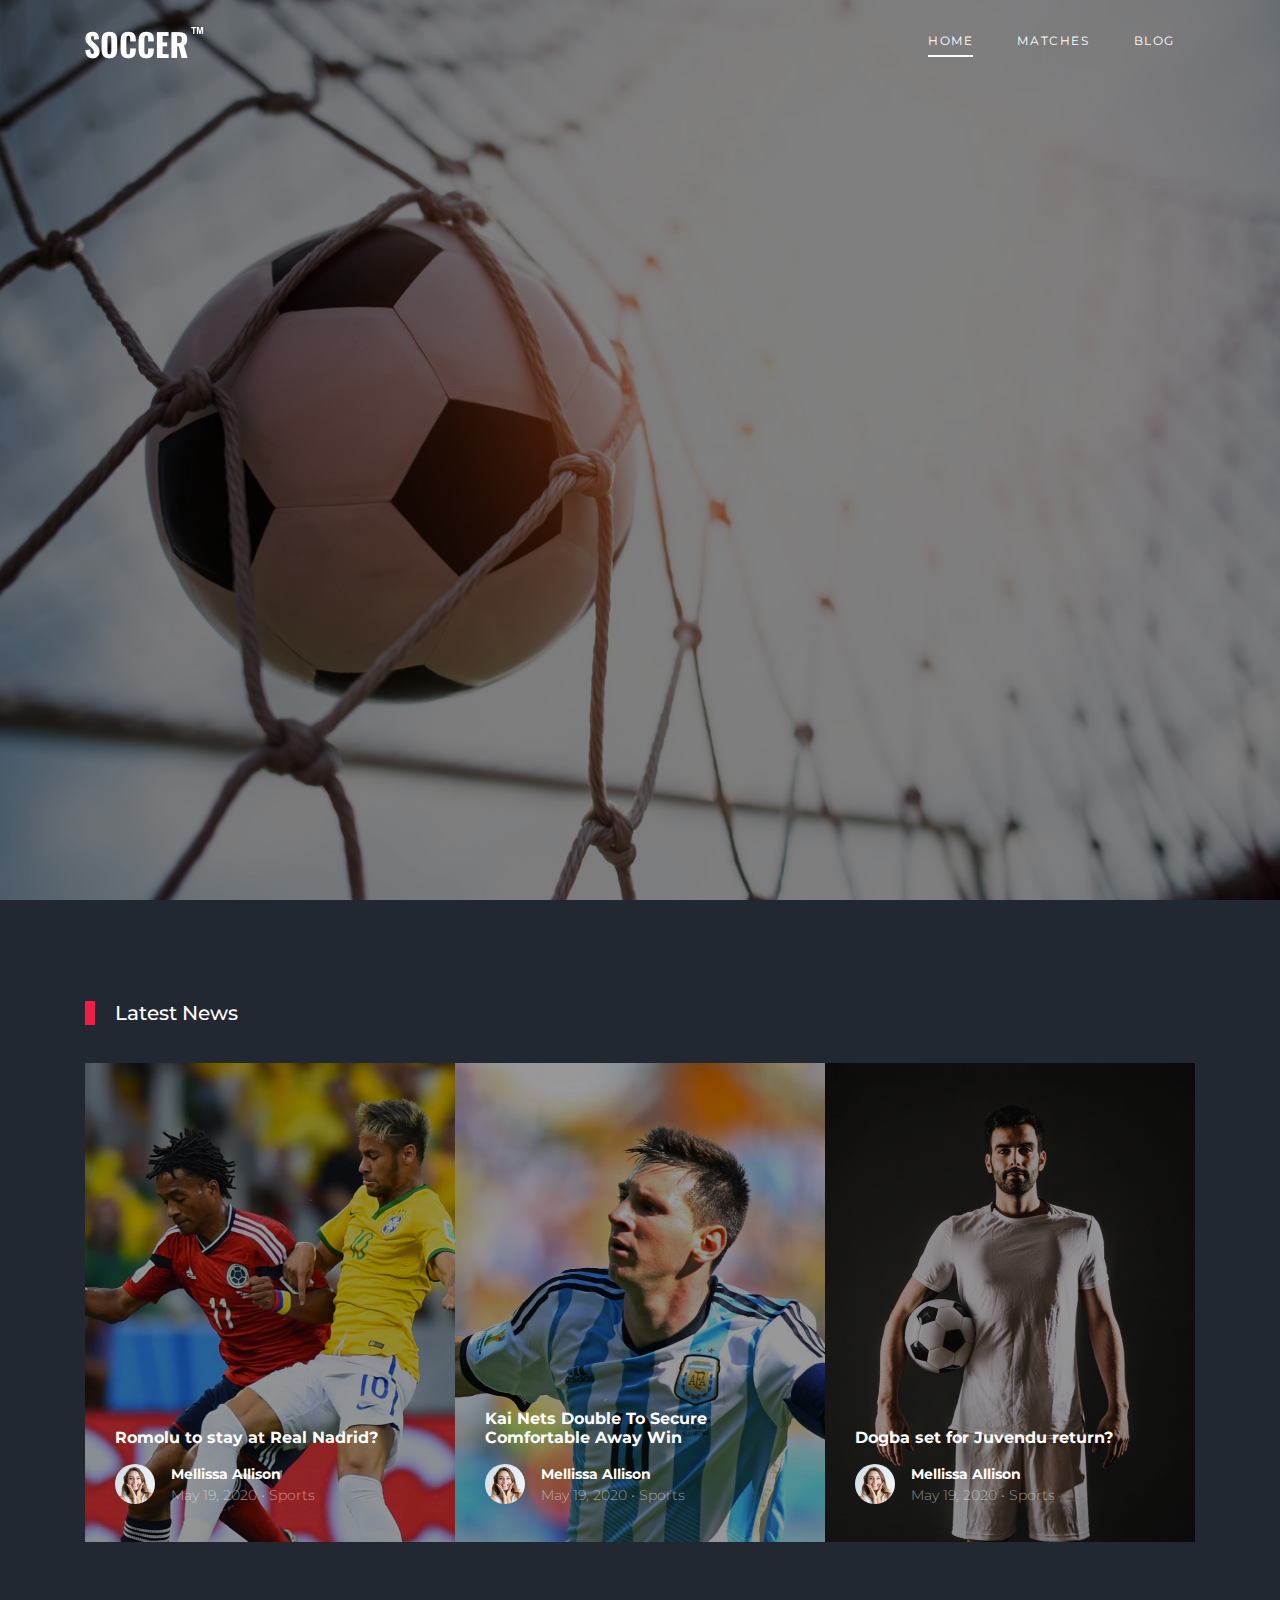
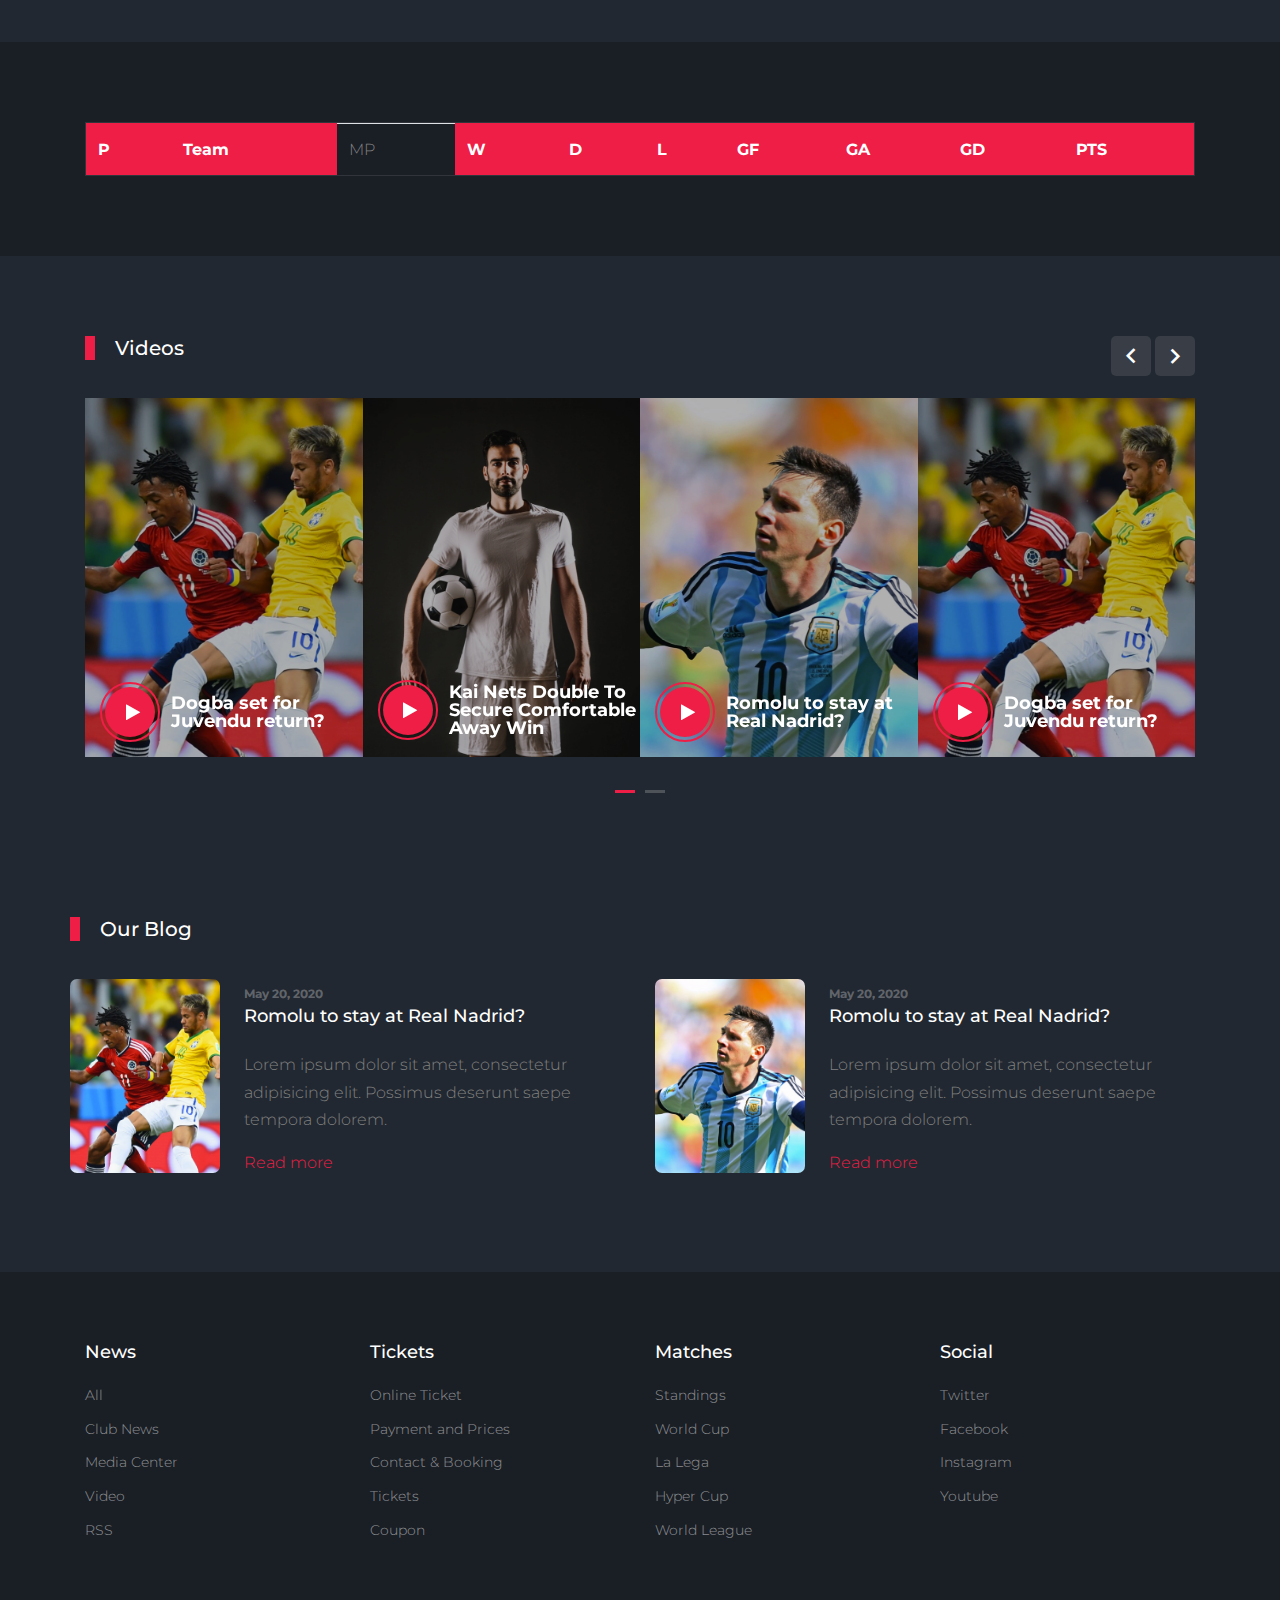
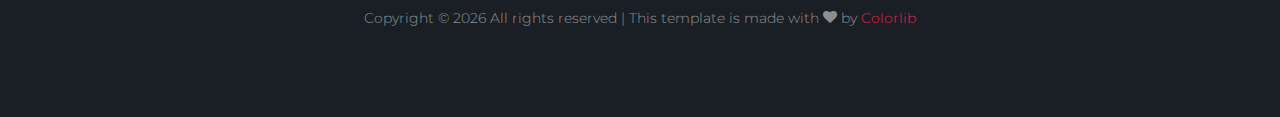
==== index.html @ 6abc6426 "first commit" ====
<!DOCTYPE html>
<html lang="en">
  <head>
    <title>Soccer &mdash; Website by Colorlib</title>
    <meta charset="utf-8" />
    <meta
      name="viewport"
      content="width=device-width, initial-scale=1, shrink-to-fit=no"
    />

    <link
      href="https://fonts.googleapis.com/css2?family=Montserrat:wght@400;700&display=swap"
      rel="stylesheet"
    />

    <link rel="stylesheet" href="fonts/icomoon/style.css" />

    <link rel="stylesheet" href="css/bootstrap/bootstrap.css" />
    <link rel="stylesheet" href="css/jquery-ui.css" />
    <link rel="stylesheet" href="css/owl.carousel.min.css" />
    <link rel="stylesheet" href="css/owl.theme.default.min.css" />
    <link rel="stylesheet" href="css/owl.theme.default.min.css" />

    <link rel="stylesheet" href="css/jquery.fancybox.min.css" />

    <link rel="stylesheet" href="css/bootstrap-datepicker.css" />

    <link rel="stylesheet" href="fonts/flaticon/font/flaticon.css" />

    <link rel="stylesheet" href="css/aos.css" />

    <link rel="stylesheet" href="css/style.css" />
  </head>

  <body>
    <div class="site-wrap">
      <div class="site-mobile-menu site-navbar-target">
        <div class="site-mobile-menu-header">
          <div class="site-mobile-menu-close">
            <span class="icon-close2 js-menu-toggle"></span>
          </div>
        </div>
        <div class="site-mobile-menu-body"></div>
      </div>

      <header class="site-navbar py-4" role="banner">
        <div class="container">
          <div class="d-flex align-items-center">
            <div class="site-logo">
              <a href="index.html">
                <img src="images/logo.png" alt="Logo" />
              </a>
            </div>
            <div class="ml-auto">
              <nav
                class="site-navigation position-relative text-right"
                role="navigation"
              >
                <ul
                  class="site-menu main-menu js-clone-nav mr-auto d-none d-lg-block"
                >
                  <li class="active">
                    <a href="index.html" class="nav-link">Home</a>
                  </li>
                  <li><a href="matches.html" class="nav-link">Matches</a></li>
                  <!-- <li><a href="players.html" class="nav-link">Players</a></li> -->
                  <li><a href="blog.html" class="nav-link">Blog</a></li>
                  <!-- <li><a href="contact.html" class="nav-link">Contact</a></li> -->
                </ul>
              </nav>

              <a
                href="#"
                class="d-inline-block d-lg-none site-menu-toggle js-menu-toggle text-black float-right text-white"
                ><span class="icon-menu h3 text-white"></span
              ></a>
            </div>
          </div>
        </div>
      </header>

      <div
        class="hero overlay"
        style="background-image: url('images/bg_3.jpg')"
      >
        <div class="container">
          <div class="row align-items-center">
            <div class="col-lg-5 ml-auto" id="competition"></div>
          </div>
        </div>
      </div>

      <div class="container">
        <div class="row">
          <div class="col-lg-12" id="recent-event"></div>
        </div>
      </div>

      <div class="latest-news">
        <div class="container">
          <div class="row">
            <div class="col-12 title-section">
              <h2 class="heading">Latest News</h2>
            </div>
          </div>
          <div class="row no-gutters">
            <div class="col-md-4">
              <div class="post-entry">
                <a href="#">
                  <img src="images/img_1.jpg" alt="Image" class="img-fluid" />
                </a>
                <div class="caption">
                  <div class="caption-inner">
                    <h3 class="mb-3">Romolu to stay at Real Nadrid?</h3>
                    <div class="author d-flex align-items-center">
                      <div class="img mb-2 mr-3">
                        <img src="images/person_1.jpg" alt="" />
                      </div>
                      <div class="text">
                        <h4>Mellissa Allison</h4>
                        <span>May 19, 2020 &bullet; Sports</span>
                      </div>
                    </div>
                  </div>
                </div>
              </div>
            </div>
            <div class="col-md-4">
              <div class="post-entry">
                <a href="#">
                  <img src="images/img_3.jpg" alt="Image" class="img-fluid" />
                </a>
                <div class="caption">
                  <div class="caption-inner">
                    <h3 class="mb-3">
                      Kai Nets Double To Secure Comfortable Away Win
                    </h3>
                    <div class="author d-flex align-items-center">
                      <div class="img mb-2 mr-3">
                        <img src="images/person_1.jpg" alt="" />
                      </div>
                      <div class="text">
                        <h4>Mellissa Allison</h4>
                        <span>May 19, 2020 &bullet; Sports</span>
                      </div>
                    </div>
                  </div>
                </div>
              </div>
            </div>
            <div class="col-md-4">
              <div class="post-entry">
                <a href="#">
                  <img src="images/img_2.jpg" alt="Image" class="img-fluid" />
                </a>
                <div class="caption">
                  <div class="caption-inner">
                    <h3 class="mb-3">Dogba set for Juvendu return?</h3>
                    <div class="author d-flex align-items-center">
                      <div class="img mb-2 mr-3">
                        <img src="images/person_1.jpg" alt="" />
                      </div>
                      <div class="text">
                        <h4>Mellissa Allison</h4>
                        <span>May 19, 2020 &bullet; Sports</span>
                      </div>
                    </div>
                  </div>
                </div>
              </div>
            </div>
          </div>
        </div>
      </div>

      <div class="site-section bg-dark">
        <div class="container">
          <div class="row">
            <div class="col-lg-12">
              <div class="widget-next-match">
                <table class="table custom-table">
                  <thead>
                    <tr>
                      <th>P</th>
                      <th>Team</th>
                      <td>MP</td>
                      <th>W</th>
                      <th>D</th>
                      <th>L</th>
                      <th>GF</th>
                      <th>GA</th>
                      <th>GD</th>
                      <th>PTS</th>
                    </tr>
                  </thead>
                  <tbody id="table-body"></tbody>
                </table>
              </div>
            </div>
          </div>
        </div>
      </div>
      <!-- .site-section -->

      <div class="site-section">
        <div class="container">
          <div class="row">
            <div class="col-6 title-section">
              <h2 class="heading">Videos</h2>
            </div>
            <div class="col-6 text-right">
              <div class="custom-nav">
                <a href="#" class="js-custom-prev-v2"
                  ><span class="icon-keyboard_arrow_left"></span
                ></a>
                <span></span>
                <a href="#" class="js-custom-next-v2"
                  ><span class="icon-keyboard_arrow_right"></span
                ></a>
              </div>
            </div>
          </div>

          <div class="owl-4-slider owl-carousel">
            <div class="item">
              <div class="video-media">
                <img src="images/img_1.jpg" alt="Image" class="img-fluid" />
                <a
                  href="https://vimeo.com/139714818"
                  class="d-flex play-button align-items-center"
                  data-fancybox
                >
                  <span class="icon mr-3">
                    <span class="icon-play"></span>
                  </span>
                  <div class="caption">
                    <h3 class="m-0">Dogba set for Juvendu return?</h3>
                  </div>
                </a>
              </div>
            </div>
            <div class="item">
              <div class="video-media">
                <img src="images/img_2.jpg" alt="Image" class="img-fluid" />
                <a
                  href="https://vimeo.com/139714818"
                  class="d-flex play-button align-items-center"
                  data-fancybox
                >
                  <span class="icon mr-3">
                    <span class="icon-play"></span>
                  </span>
                  <div class="caption">
                    <h3 class="m-0">
                      Kai Nets Double To Secure Comfortable Away Win
                    </h3>
                  </div>
                </a>
              </div>
            </div>
            <div class="item">
              <div class="video-media">
                <img src="images/img_3.jpg" alt="Image" class="img-fluid" />
                <a
                  href="https://vimeo.com/139714818"
                  class="d-flex play-button align-items-center"
                  data-fancybox
                >
                  <span class="icon mr-3">
                    <span class="icon-play"></span>
                  </span>
                  <div class="caption">
                    <h3 class="m-0">Romolu to stay at Real Nadrid?</h3>
                  </div>
                </a>
              </div>
            </div>

            <div class="item">
              <div class="video-media">
                <img src="images/img_1.jpg" alt="Image" class="img-fluid" />
                <a
                  href="https://vimeo.com/139714818"
                  class="d-flex play-button align-items-center"
                  data-fancybox
                >
                  <span class="icon mr-3">
                    <span class="icon-play"></span>
                  </span>
                  <div class="caption">
                    <h3 class="m-0">Dogba set for Juvendu return?</h3>
                  </div>
                </a>
              </div>
            </div>
            <div class="item">
              <div class="video-media">
                <img src="images/img_2.jpg" alt="Image" class="img-fluid" />
                <a
                  href="https://vimeo.com/139714818"
                  class="d-flex play-button align-items-center"
                  data-fancybox
                >
                  <span class="icon mr-3">
                    <span class="icon-play"></span>
                  </span>
                  <div class="caption">
                    <h3 class="m-0">
                      Kai Nets Double To Secure Comfortable Away Win
                    </h3>
                  </div>
                </a>
              </div>
            </div>
            <div class="item">
              <div class="video-media">
                <img src="images/img_3.jpg" alt="Image" class="img-fluid" />
                <a
                  href="https://vimeo.com/139714818"
                  class="d-flex play-button align-items-center"
                  data-fancybox
                >
                  <span class="icon mr-3">
                    <span class="icon-play"></span>
                  </span>
                  <div class="caption">
                    <h3 class="m-0">Romolu to stay at Real Nadrid?</h3>
                  </div>
                </a>
              </div>
            </div>
          </div>
        </div>
      </div>

      <div class="container site-section">
        <div class="row">
          <div class="col-6 title-section">
            <h2 class="heading">Our Blog</h2>
          </div>
        </div>
        <div class="row">
          <div class="col-lg-6">
            <div class="custom-media d-flex">
              <div class="img mr-4">
                <img src="images/img_1.jpg" alt="Image" class="img-fluid" />
              </div>
              <div class="text">
                <span class="meta">May 20, 2020</span>
                <h3 class="mb-4">
                  <a href="#">Romolu to stay at Real Nadrid?</a>
                </h3>
                <p>
                  Lorem ipsum dolor sit amet, consectetur adipisicing elit.
                  Possimus deserunt saepe tempora dolorem.
                </p>
                <p><a href="#">Read more</a></p>
              </div>
            </div>
          </div>
          <div class="col-lg-6">
            <div class="custom-media d-flex">
              <div class="img mr-4">
                <img src="images/img_3.jpg" alt="Image" class="img-fluid" />
              </div>
              <div class="text">
                <span class="meta">May 20, 2020</span>
                <h3 class="mb-4">
                  <a href="#">Romolu to stay at Real Nadrid?</a>
                </h3>
                <p>
                  Lorem ipsum dolor sit amet, consectetur adipisicing elit.
                  Possimus deserunt saepe tempora dolorem.
                </p>
                <p><a href="#">Read more</a></p>
              </div>
            </div>
          </div>
        </div>
      </div>

      <footer class="footer-section">
        <div class="container">
          <div class="row">
            <div class="col-lg-3">
              <div class="widget mb-3">
                <h3>News</h3>
                <ul class="list-unstyled links">
                  <li><a href="#">All</a></li>
                  <li><a href="#">Club News</a></li>
                  <li><a href="#">Media Center</a></li>
                  <li><a href="#">Video</a></li>
                  <li><a href="#">RSS</a></li>
                </ul>
              </div>
            </div>
            <div class="col-lg-3">
              <div class="widget mb-3">
                <h3>Tickets</h3>
                <ul class="list-unstyled links">
                  <li><a href="#">Online Ticket</a></li>
                  <li><a href="#">Payment and Prices</a></li>
                  <li><a href="#">Contact &amp; Booking</a></li>
                  <li><a href="#">Tickets</a></li>
                  <li><a href="#">Coupon</a></li>
                </ul>
              </div>
            </div>
            <div class="col-lg-3">
              <div class="widget mb-3">
                <h3>Matches</h3>
                <ul class="list-unstyled links">
                  <li><a href="#">Standings</a></li>
                  <li><a href="#">World Cup</a></li>
                  <li><a href="#">La Lega</a></li>
                  <li><a href="#">Hyper Cup</a></li>
                  <li><a href="#">World League</a></li>
                </ul>
              </div>
            </div>

            <div class="col-lg-3">
              <div class="widget mb-3">
                <h3>Social</h3>
                <ul class="list-unstyled links">
                  <li><a href="#">Twitter</a></li>
                  <li><a href="#">Facebook</a></li>
                  <li><a href="#">Instagram</a></li>
                  <li><a href="#">Youtube</a></li>
                </ul>
              </div>
            </div>
          </div>

          <div class="row text-center">
            <div class="col-md-12">
              <div class="pt-5">
                <p>
                  <!-- Link back to Colorlib can't be removed. Template is licensed under CC BY 3.0. -->
                  Copyright &copy;
                  <script>
                    document.write(new Date().getFullYear());
                  </script>
                  All rights reserved | This template is made with
                  <i class="icon-heart" aria-hidden="true"></i> by
                  <a href="https://colorlib.com" target="_blank">Colorlib</a>
                  <!-- Link back to Colorlib can't be removed. Template is licensed under CC BY 3.0. -->
                </p>
              </div>
            </div>
          </div>
        </div>
      </footer>
    </div>
    <!-- .site-wrap -->

    <script src="js/jquery-3.3.1.min.js"></script>
    <script src="js/jquery-migrate-3.0.1.min.js"></script>
    <script src="js/jquery-ui.js"></script>
    <script src="js/popper.min.js"></script>
    <script src="js/bootstrap.min.js"></script>
    <script src="js/owl.carousel.min.js"></script>
    <script src="js/jquery.stellar.min.js"></script>
    <script src="js/jquery.countdown.min.js"></script>
    <script src="js/bootstrap-datepicker.min.js"></script>
    <script src="js/jquery.easing.1.3.js"></script>
    <script src="js/aos.js"></script>
    <script src="js/jquery.fancybox.min.js"></script>
    <script src="js/jquery.sticky.js"></script>
    <script src="js/jquery.mb.YTPlayer.min.js"></script>

    <script src="js/main.js"></script>
    <script src="js/index.js"></script>
  </body>
</html>
---- fonts/icomoon/style.css ----
@font-face {
  font-family: 'icomoon';
  src:  url('fonts/icomoon.eot?10si43');
  src:  url('fonts/icomoon.eot?10si43#iefix') format('embedded-opentype'),
    url('fonts/icomoon.ttf?10si43') format('truetype'),
    url('fonts/icomoon.woff?10si43') format('woff'),
    url('fonts/icomoon.svg?10si43#icomoon') format('svg');
  font-weight: normal;
  font-style: normal;
}

[class^="icon-"], [class*=" icon-"] {
  /* use !important to prevent issues with browser extensions that change fonts */
  font-family: 'icomoon' !important;
  speak: none;
  font-style: normal;
  font-weight: normal;
  font-variant: normal;
  text-transform: none;
  line-height: 1;

  /* Better Font Rendering =========== */
  -webkit-font-smoothing: antialiased;
  -moz-osx-font-smoothing: grayscale;
}

.icon-asterisk:before {
  content: "\f069";
}
.icon-plus:before {
  content: "\f067";
}
.icon-question:before {
  content: "\f128";
}
.icon-minus:before {
  content: "\f068";
}
.icon-glass:before {
  content: "\f000";
}
.icon-music:before {
  content: "\f001";
}
.icon-search:before {
  content: "\f002";
}
.icon-envelope-o:before {
  content: "\f003";
}
.icon-heart:before {
  content: "\f004";
}
.icon-star:before {
  content: "\f005";
}
.icon-star-o:before {
  content: "\f006";
}
.icon-user:before {
  content: "\f007";
}
.icon-film:before {
  content: "\f008";
}
.icon-th-large:before {
  content: "\f009";
}
.icon-th:before {
  content: "\f00a";
}
.icon-th-list:before {
  content: "\f00b";
}
.icon-check:before {
  content: "\f00c";
}
.icon-close:before {
  content: "\f00d";
}
.icon-remove:before {
  content: "\f00d";
}
.icon-times:before {
  content: "\f00d";
}
.icon-search-plus:before {
  content: "\f00e";
}
.icon-search-minus:before {
  content: "\f010";
}
.icon-power-off:before {
  content: "\f011";
}
.icon-signal:before {
  content: "\f012";
}
.icon-cog:before {
  content: "\f013";
}
.icon-gear:before {
  content: "\f013";
}
.icon-trash-o:before {
  content: "\f014";
}
.icon-home:before {
  content: "\f015";
}
.icon-file-o:before {
  content: "\f016";
}
.icon-clock-o:before {
  content: "\f017";
}
.icon-road:before {
  content: "\f018";
}
.icon-download:before {
  content: "\f019";
}
.icon-arrow-circle-o-down:before {
  content: "\f01a";
}
.icon-arrow-circle-o-up:before {
  content: "\f01b";
}
.icon-inbox:before {
  content: "\f01c";
}
.icon-play-circle-o:before {
  content: "\f01d";
}
.icon-repeat:before {
  content: "\f01e";
}
.icon-rotate-right:before {
  content: "\f01e";
}
.icon-refresh:before {
  content: "\f021";
}
.icon-list-alt:before {
  content: "\f022";
}
.icon-lock:before {
  content: "\f023";
}
.icon-flag:before {
  content: "\f024";
}
.icon-headphones:before {
  content: "\f025";
}
.icon-volume-off:before {
  content: "\f026";
}
.icon-volume-down:before {
  content: "\f027";
}
.icon-volume-up:before {
  content: "\f028";
}
.icon-qrcode:before {
  content: "\f029";
}
.icon-barcode:before {
  content: "\f02a";
}
.icon-tag:before {
  content: "\f02b";
}
.icon-tags:before {
  content: "\f02c";
}
.icon-book:before {
  content: "\f02d";
}
.icon-bookmark:before {
  content: "\f02e";
}
.icon-print:before {
  content: "\f02f";
}
.icon-camera:before {
  content: "\f030";
}
.icon-font:before {
  content: "\f031";
}
.icon-bold:before {
  content: "\f032";
}
.icon-italic:before {
  content: "\f033";
}
.icon-text-height:before {
  content: "\f034";
}
.icon-text-width:before {
  content: "\f035";
}
.icon-align-left:before {
  content: "\f036";
}
.icon-align-center:before {
  content: "\f037";
}
.icon-align-right:before {
  content: "\f038";
}
.icon-align-justify:before {
  content: "\f039";
}
.icon-list:before {
  content: "\f03a";
}
.icon-dedent:before {
  content: "\f03b";
}
.icon-outdent:before {
  content: "\f03b";
}
.icon-indent:before {
  content: "\f03c";
}
.icon-video-camera:before {
  content: "\f03d";
}
.icon-image:before {
  content: "\f03e";
}
.icon-photo:before {
  content: "\f03e";
}
.icon-picture-o:before {
  content: "\f03e";
}
.icon-pencil:before {
  content: "\f040";
}
.icon-map-marker:before {
  content: "\f041";
}
.icon-adjust:before {
  content: "\f042";
}
.icon-tint:before {
  content: "\f043";
}
.icon-edit:before {
  content: "\f044";
}
.icon-pencil-square-o:before {
  content: "\f044";
}
.icon-share-square-o:before {
  content: "\f045";
}
.icon-check-square-o:before {
  content: "\f046";
}
.icon-arrows:before {
  content: "\f047";
}
.icon-step-backward:before {
  content: "\f048";
}
.icon-fast-backward:before {
  content: "\f049";
}
.icon-backward:before {
  content: "\f04a";
}
.icon-play:before {
  content: "\f04b";
}
.icon-pause:before {
  content: "\f04c";
}
.icon-stop:before {
  content: "\f04d";
}
.icon-forward:before {
  content: "\f04e";
}
.icon-fast-forward:before {
  content: "\f050";
}
.icon-step-forward:before {
  content: "\f051";
}
.icon-eject:before {
  content: "\f052";
}
.icon-chevron-left:before {
  content: "\f053";
}
.icon-chevron-right:before {
  content: "\f054";
}
.icon-plus-circle:before {
  content: "\f055";
}
.icon-minus-circle:before {
  content: "\f056";
}
.icon-times-circle:before {
  content: "\f057";
}
.icon-check-circle:before {
  content: "\f058";
}
.icon-question-circle:before {
  content: "\f059";
}
.icon-info-circle:before {
  content: "\f05a";
}
.icon-crosshairs:before {
  content: "\f05b";
}
.icon-times-circle-o:before {
  content: "\f05c";
}
.icon-check-circle-o:before {
  content: "\f05d";
}
.icon-ban:before {
  content: "\f05e";
}
.icon-arrow-left:before {
  content: "\f060";
}
.icon-arrow-right:before {
  content: "\f061";
}
.icon-arrow-up:before {
  content: "\f062";
}
.icon-arrow-down:before {
  content: "\f063";
}
.icon-mail-forward:before {
  content: "\f064";
}
.icon-share:before {
  content: "\f064";
}
.icon-expand:before {
  content: "\f065";
}
.icon-compress:before {
  content: "\f066";
}
.icon-exclamation-circle:before {
  content: "\f06a";
}
.icon-gift:before {
  content: "\f06b";
}
.icon-leaf:before {
  content: "\f06c";
}
.icon-fire:before {
  content: "\f06d";
}
.icon-eye:before {
  content: "\f06e";
}
.icon-eye-slash:before {
  content: "\f070";
}
.icon-exclamation-triangle:before {
  content: "\f071";
}
.icon-warning:before {
  content: "\f071";
}
.icon-plane:before {
  content: "\f072";
}
.icon-calendar:before {
  content: "\f073";
}
.icon-random:before {
  content: "\f074";
}
.icon-comment:before {
  content: "\f075";
}
.icon-magnet:before {
  content: "\f076";
}
.icon-chevron-up:before {
  content: "\f077";
}
.icon-chevron-down:before {
  content: "\f078";
}
.icon-retweet:before {
  content: "\f079";
}
.icon-shopping-cart:before {
  content: "\f07a";
}
.icon-folder:before {
  content: "\f07b";
}
.icon-folder-open:before {
  content: "\f07c";
}
.icon-arrows-v:before {
  content: "\f07d";
}
.icon-arrows-h:before {
  content: "\f07e";
}
.icon-bar-chart:before {
  content: "\f080";
}
.icon-bar-chart-o:before {
  content: "\f080";
}
.icon-twitter-square:before {
  content: "\f081";
}
.icon-facebook-square:before {
  content: "\f082";
}
.icon-camera-retro:before {
  content: "\f083";
}
.icon-key:before {
  content: "\f084";
}
.icon-cogs:before {
  content: "\f085";
}
.icon-gears:before {
  content: "\f085";
}
.icon-comments:before {
  content: "\f086";
}
.icon-thumbs-o-up:before {
  content: "\f087";
}
.icon-thumbs-o-down:before {
  content: "\f088";
}
.icon-star-half:before {
  content: "\f089";
}
.icon-heart-o:before {
  content: "\f08a";
}
.icon-sign-out:before {
  content: "\f08b";
}
.icon-linkedin-square:before {
  content: "\f08c";
}
.icon-thumb-tack:before {
  content: "\f08d";
}
.icon-external-link:before {
  content: "\f08e";
}
.icon-sign-in:before {
  content: "\f090";
}
.icon-trophy:before {
  content: "\f091";
}
.icon-github-square:before {
  content: "\f092";
}
.icon-upload:before {
  content: "\f093";
}
.icon-lemon-o:before {
  content: "\f094";
}
.icon-phone:before {
  content: "\f095";
}
.icon-square-o:before {
  content: "\f096";
}
.icon-bookmark-o:before {
  content: "\f097";
}
.icon-phone-square:before {
  content: "\f098";
}
.icon-twitter:before {
  content: "\f099";
}
.icon-facebook:before {
  content: "\f09a";
}
.icon-facebook-f:before {
  content: "\f09a";
}
.icon-github:before {
  content: "\f09b";
}
.icon-unlock:before {
  content: "\f09c";
}
.icon-credit-card:before {
  content: "\f09d";
}
.icon-feed:before {
  content: "\f09e";
}
.icon-rss:before {
  content: "\f09e";
}
.icon-hdd-o:before {
  content: "\f0a0";
}
.icon-bullhorn:before {
  content: "\f0a1";
}
.icon-bell-o:before {
  content: "\f0a2";
}
.icon-certificate:before {
  content: "\f0a3";
}
.icon-hand-o-right:before {
  content: "\f0a4";
}
.icon-hand-o-left:before {
  content: "\f0a5";
}
.icon-hand-o-up:before {
  content: "\f0a6";
}
.icon-hand-o-down:before {
  content: "\f0a7";
}
.icon-arrow-circle-left:before {
  content: "\f0a8";
}
.icon-arrow-circle-right:before {
  content: "\f0a9";
}
.icon-arrow-circle-up:before {
  content: "\f0aa";
}
.icon-arrow-circle-down:before {
  content: "\f0ab";
}
.icon-globe:before {
  content: "\f0ac";
}
.icon-wrench:before {
  content: "\f0ad";
}
.icon-tasks:before {
  content: "\f0ae";
}
.icon-filter:before {
  content: "\f0b0";
}
.icon-briefcase:before {
  content: "\f0b1";
}
.icon-arrows-alt:before {
  content: "\f0b2";
}
.icon-group:before {
  content: "\f0c0";
}
.icon-users:before {
  content: "\f0c0";
}
.icon-chain:before {
  content: "\f0c1";
}
.icon-link:before {
  content: "\f0c1";
}
.icon-cloud:before {
  content: "\f0c2";
}
.icon-flask:before {
  content: "\f0c3";
}
.icon-cut:before {
  content: "\f0c4";
}
.icon-scissors:before {
  content: "\f0c4";
}
.icon-copy:before {
  content: "\f0c5";
}
.icon-files-o:before {
  content: "\f0c5";
}
.icon-paperclip:before {
  content: "\f0c6";
}
.icon-floppy-o:before {
  content: "\f0c7";
}
.icon-save:before {
  content: "\f0c7";
}
.icon-square:before {
  content: "\f0c8";
}
.icon-bars:before {
  content: "\f0c9";
}
.icon-navicon:before {
  content: "\f0c9";
}
.icon-reorder:before {
  content: "\f0c9";
}
.icon-list-ul:before {
  content: "\f0ca";
}
.icon-list-ol:before {
  content: "\f0cb";
}
.icon-strikethrough:before {
  content: "\f0cc";
}
.icon-underline:before {
  content: "\f0cd";
}
.icon-table:before {
  content: "\f0ce";
}
.icon-magic:before {
  content: "\f0d0";
}
.icon-truck:before {
  content: "\f0d1";
}
.icon-pinterest:before {
  content: "\f0d2";
}
.icon-pinterest-square:before {
  content: "\f0d3";
}
.icon-google-plus-square:before {
  content: "\f0d4";
}
.icon-google-plus:before {
  content: "\f0d5";
}
.icon-money:before {
  content: "\f0d6";
}
.icon-caret-down:before {
  content: "\f0d7";
}
.icon-caret-up:before {
  content: "\f0d8";
}
.icon-caret-left:before {
  content: "\f0d9";
}
.icon-caret-right:before {
  content: "\f0da";
}
.icon-columns:before {
  content: "\f0db";
}
.icon-sort:before {
  content: "\f0dc";
}
.icon-unsorted:before {
  content: "\f0dc";
}
.icon-sort-desc:before {
  content: "\f0dd";
}
.icon-sort-down:before {
  content: "\f0dd";
}
.icon-sort-asc:before {
  content: "\f0de";
}
.icon-sort-up:before {
  content: "\f0de";
}
.icon-envelope:before {
  content: "\f0e0";
}
.icon-linkedin:before {
  content: "\f0e1";
}
.icon-rotate-left:before {
  content: "\f0e2";
}
.icon-undo:before {
  content: "\f0e2";
}
.icon-gavel:before {
  content: "\f0e3";
}
.icon-legal:before {
  content: "\f0e3";
}
.icon-dashboard:before {
  content: "\f0e4";
}
.icon-tachometer:before {
  content: "\f0e4";
}
.icon-comment-o:before {
  content: "\f0e5";
}
.icon-comments-o:before {
  content: "\f0e6";
}
.icon-bolt:before {
  content: "\f0e7";
}
.icon-flash:before {
  content: "\f0e7";
}
.icon-sitemap:before {
  content: "\f0e8";
}
.icon-umbrella:before {
  content: "\f0e9";
}
.icon-clipboard:before {
  content: "\f0ea";
}
.icon-paste:before {
  content: "\f0ea";
}
.icon-lightbulb-o:before {
  content: "\f0eb";
}
.icon-exchange:before {
  content: "\f0ec";
}
.icon-cloud-download:before {
  content: "\f0ed";
}
.icon-cloud-upload:before {
  content: "\f0ee";
}
.icon-user-md:before {
  content: "\f0f0";
}
.icon-stethoscope:before {
  content: "\f0f1";
}
.icon-suitcase:before {
  content: "\f0f2";
}
.icon-bell:before {
  content: "\f0f3";
}
.icon-coffee:before {
  content: "\f0f4";
}
.icon-cutlery:before {
  content: "\f0f5";
}
.icon-file-text-o:before {
  content: "\f0f6";
}
.icon-building-o:before {
  content: "\f0f7";
}
.icon-hospital-o:before {
  content: "\f0f8";
}
.icon-ambulance:before {
  content: "\f0f9";
}
.icon-medkit:before {
  content: "\f0fa";
}
.icon-fighter-jet:before {
  content: "\f0fb";
}
.icon-beer:before {
  content: "\f0fc";
}
.icon-h-square:before {
  content: "\f0fd";
}
.icon-plus-square:before {
  content: "\f0fe";
}
.icon-angle-double-left:before {
  content: "\f100";
}
.icon-angle-double-right:before {
  content: "\f101";
}
.icon-angle-double-up:before {
  content: "\f102";
}
.icon-angle-double-down:before {
  content: "\f103";
}
.icon-angle-left:before {
  content: "\f104";
}
.icon-angle-right:before {
  content: "\f105";
}
.icon-angle-up:before {
  content: "\f106";
}
.icon-angle-down:before {
  content: "\f107";
}
.icon-desktop:before {
  content: "\f108";
}
.icon-laptop:before {
  content: "\f109";
}
.icon-tablet:before {
  content: "\f10a";
}
.icon-mobile:before {
  content: "\f10b";
}
.icon-mobile-phone:before {
  content: "\f10b";
}
.icon-circle-o:before {
  content: "\f10c";
}
.icon-quote-left:before {
  content: "\f10d";
}
.icon-quote-right:before {
  content: "\f10e";
}
.icon-spinner:before {
  content: "\f110";
}
.icon-circle:before {
  content: "\f111";
}
.icon-mail-reply:before {
  content: "\f112";
}
.icon-reply:before {
  content: "\f112";
}
.icon-github-alt:before {
  content: "\f113";
}
.icon-folder-o:before {
  content: "\f114";
}
.icon-folder-open-o:before {
  content: "\f115";
}
.icon-smile-o:before {
  content: "\f118";
}
.icon-frown-o:before {
  content: "\f119";
}
.icon-meh-o:before {
  content: "\f11a";
}
.icon-gamepad:before {
  content: "\f11b";
}
.icon-keyboard-o:before {
  content: "\f11c";
}
.icon-flag-o:before {
  content: "\f11d";
}
.icon-flag-checkered:before {
  content: "\f11e";
}
.icon-terminal:before {
  content: "\f120";
}
.icon-code:before {
  content: "\f121";
}
.icon-mail-reply-all:before {
  content: "\f122";
}
.icon-reply-all:before {
  content: "\f122";
}
.icon-star-half-empty:before {
  content: "\f123";
}
.icon-star-half-full:before {
  content: "\f123";
}
.icon-star-half-o:before {
  content: "\f123";
}
.icon-location-arrow:before {
  content: "\f124";
}
.icon-crop:before {
  content: "\f125";
}
.icon-code-fork:before {
  content: "\f126";
}
.icon-chain-broken:before {
  content: "\f127";
}
.icon-unlink:before {
  content: "\f127";
}
.icon-info:before {
  content: "\f129";
}
.icon-exclamation:before {
  content: "\f12a";
}
.icon-superscript:before {
  content: "\f12b";
}
.icon-subscript:before {
  content: "\f12c";
}
.icon-eraser:before {
  content: "\f12d";
}
.icon-puzzle-piece:before {
  content: "\f12e";
}
.icon-microphone:before {
  content: "\f130";
}
.icon-microphone-slash:before {
  content: "\f131";
}
.icon-shield:before {
  content: "\f132";
}
.icon-calendar-o:before {
  content: "\f133";
}
.icon-fire-extinguisher:before {
  content: "\f134";
}
.icon-rocket:before {
  content: "\f135";
}
.icon-maxcdn:before {
  content: "\f136";
}
.icon-chevron-circle-left:before {
  content: "\f137";
}
.icon-chevron-circle-right:before {
  content: "\f138";
}
.icon-chevron-circle-up:before {
  content: "\f139";
}
.icon-chevron-circle-down:before {
  content: "\f13a";
}
.icon-html5:before {
  content: "\f13b";
}
.icon-css3:before {
  content: "\f13c";
}
.icon-anchor:before {
  content: "\f13d";
}
.icon-unlock-alt:before {
  content: "\f13e";
}
.icon-bullseye:before {
  content: "\f140";
}
.icon-ellipsis-h:before {
  content: "\f141";
}
.icon-ellipsis-v:before {
  content: "\f142";
}
.icon-rss-square:before {
  content: "\f143";
}
.icon-play-circle:before {
  content: "\f144";
}
.icon-ticket:before {
  content: "\f145";
}
.icon-minus-square:before {
  content: "\f146";
}
.icon-minus-square-o:before {
  content: "\f147";
}
.icon-level-up:before {
  content: "\f148";
}
.icon-level-down:before {
  content: "\f149";
}
.icon-check-square:before {
  content: "\f14a";
}
.icon-pencil-square:before {
  content: "\f14b";
}
.icon-external-link-square:before {
  content: "\f14c";
}
.icon-share-square:before {
  content: "\f14d";
}
.icon-compass:before {
  content: "\f14e";
}
.icon-caret-square-o-down:before {
  content: "\f150";
}
.icon-toggle-down:before {
  content: "\f150";
}
.icon-caret-square-o-up:before {
  content: "\f151";
}
.icon-toggle-up:before {
  content: "\f151";
}
.icon-caret-square-o-right:before {
  content: "\f152";
}
.icon-toggle-right:before {
  content: "\f152";
}
.icon-eur:before {
  content: "\f153";
}
.icon-euro:before {
  content: "\f153";
}
.icon-gbp:before {
  content: "\f154";
}
.icon-dollar:before {
  content: "\f155";
}
.icon-usd:before {
  content: "\f155";
}
.icon-inr:before {
  content: "\f156";
}
.icon-rupee:before {
  content: "\f156";
}
.icon-cny:before {
  content: "\f157";
}
.icon-jpy:before {
  content: "\f157";
}
.icon-rmb:before {
  content: "\f157";
}
.icon-yen:before {
  content: "\f157";
}
.icon-rouble:before {
  content: "\f158";
}
.icon-rub:before {
  content: "\f158";
}
.icon-ruble:before {
  content: "\f158";
}
.icon-krw:before {
  content: "\f159";
}
.icon-won:before {
  content: "\f159";
}
.icon-bitcoin:before {
  content: "\f15a";
}
.icon-btc:before {
  content: "\f15a";
}
.icon-file:before {
  content: "\f15b";
}
.icon-file-text:before {
  content: "\f15c";
}
.icon-sort-alpha-asc:before {
  content: "\f15d";
}
.icon-sort-alpha-desc:before {
  content: "\f15e";
}
.icon-sort-amount-asc:before {
  content: "\f160";
}
.icon-sort-amount-desc:before {
  content: "\f161";
}
.icon-sort-numeric-asc:before {
  content: "\f162";
}
.icon-sort-numeric-desc:before {
  content: "\f163";
}
.icon-thumbs-up:before {
  content: "\f164";
}
.icon-thumbs-down:before {
  content: "\f165";
}
.icon-youtube-square:before {
  content: "\f166";
}
.icon-youtube:before {
  content: "\f167";
}
.icon-xing:before {
  content: "\f168";
}
.icon-xing-square:before {
  content: "\f169";
}
.icon-youtube-play:before {
  content: "\f16a";
}
.icon-dropbox:before {
  content: "\f16b";
}
.icon-stack-overflow:before {
  content: "\f16c";
}
.icon-instagram:before {
  content: "\f16d";
}
.icon-flickr:before {
  content: "\f16e";
}
.icon-adn:before {
  content: "\f170";
}
.icon-bitbucket:before {
  content: "\f171";
}
.icon-bitbucket-square:before {
  content: "\f172";
}
.icon-tumblr:before {
  content: "\f173";
}
.icon-tumblr-square:before {
  content: "\f174";
}
.icon-long-arrow-down:before {
  content: "\f175";
}
.icon-long-arrow-up:before {
  content: "\f176";
}
.icon-long-arrow-left:before {
  content: "\f177";
}
.icon-long-arrow-right:before {
  content: "\f178";
}
.icon-apple:before {
  content: "\f179";
}
.icon-windows:before {
  content: "\f17a";
}
.icon-android:before {
  content: "\f17b";
}
.icon-linux:before {
  content: "\f17c";
}
.icon-dribbble:before {
  content: "\f17d";
}
.icon-skype:before {
  content: "\f17e";
}
.icon-foursquare:before {
  content: "\f180";
}
.icon-trello:before {
  content: "\f181";
}
.icon-female:before {
  content: "\f182";
}
.icon-male:before {
  content: "\f183";
}
.icon-gittip:before {
  content: "\f184";
}
.icon-gratipay:before {
  content: "\f184";
}
.icon-sun-o:before {
  content: "\f185";
}
.icon-moon-o:before {
  content: "\f186";
}
.icon-archive:before {
  content: "\f187";
}
.icon-bug:before {
  content: "\f188";
}
.icon-vk:before {
  content: "\f189";
}
.icon-weibo:before {
  content: "\f18a";
}
.icon-renren:before {
  content: "\f18b";
}
.icon-pagelines:before {
  content: "\f18c";
}
.icon-stack-exchange:before {
  content: "\f18d";
}
.icon-arrow-circle-o-right:before {
  content: "\f18e";
}
.icon-arrow-circle-o-left:before {
  content: "\f190";
}
.icon-caret-square-o-left:before {
  content: "\f191";
}
.icon-toggle-left:before {
  content: "\f191";
}
.icon-dot-circle-o:before {
  content: "\f192";
}
.icon-wheelchair:before {
  content: "\f193";
}
.icon-vimeo-square:before {
  content: "\f194";
}
.icon-try:before {
  content: "\f195";
}
.icon-turkish-lira:before {
  content: "\f195";
}
.icon-plus-square-o:before {
  content: "\f196";
}
.icon-space-shuttle:before {
  content: "\f197";
}
.icon-slack:before {
  content: "\f198";
}
.icon-envelope-square:before {
  content: "\f199";
}
.icon-wordpress:before {
  content: "\f19a";
}
.icon-openid:before {
  content: "\f19b";
}
.icon-bank:before {
  content: "\f19c";
}
.icon-institution:before {
  content: "\f19c";
}
.icon-university:before {
  content: "\f19c";
}
.icon-graduation-cap:before {
  content: "\f19d";
}
.icon-mortar-board:before {
  content: "\f19d";
}
.icon-yahoo:before {
  content: "\f19e";
}
.icon-google:before {
  content: "\f1a0";
}
.icon-reddit:before {
  content: "\f1a1";
}
.icon-reddit-square:before {
  content: "\f1a2";
}
.icon-stumbleupon-circle:before {
  content: "\f1a3";
}
.icon-stumbleupon:before {
  content: "\f1a4";
}
.icon-delicious:before {
  content: "\f1a5";
}
.icon-digg:before {
  content: "\f1a6";
}
.icon-pied-piper-pp:before {
  content: "\f1a7";
}
.icon-pied-piper-alt:before {
  content: "\f1a8";
}
.icon-drupal:before {
  content: "\f1a9";
}
.icon-joomla:before {
  content: "\f1aa";
}
.icon-language:before {
  content: "\f1ab";
}
.icon-fax:before {
  content: "\f1ac";
}
.icon-building:before {
  content: "\f1ad";
}
.icon-child:before {
  content: "\f1ae";
}
.icon-paw:before {
  content: "\f1b0";
}
.icon-spoon:before {
  content: "\f1b1";
}
.icon-cube:before {
  content: "\f1b2";
}
.icon-cubes:before {
  content: "\f1b3";
}
.icon-behance:before {
  content: "\f1b4";
}
.icon-behance-square:before {
  content: "\f1b5";
}
.icon-steam:before {
  content: "\f1b6";
}
.icon-steam-square:before {
  content: "\f1b7";
}
.icon-recycle:before {
  content: "\f1b8";
}
.icon-automobile:before {
  content: "\f1b9";
}
.icon-car:before {
  content: "\f1b9";
}
.icon-cab:before {
  content: "\f1ba";
}
.icon-taxi:before {
  content: "\f1ba";
}
.icon-tree:before {
  content: "\f1bb";
}
.icon-spotify:before {
  content: "\f1bc";
}
.icon-deviantart:before {
  content: "\f1bd";
}
.icon-soundcloud:before {
  content: "\f1be";
}
.icon-database:before {
  content: "\f1c0";
}
.icon-file-pdf-o:before {
  content: "\f1c1";
}
.icon-file-word-o:before {
  content: "\f1c2";
}
.icon-file-excel-o:before {
  content: "\f1c3";
}
.icon-file-powerpoint-o:before {
  content: "\f1c4";
}
.icon-file-image-o:before {
  content: "\f1c5";
}
.icon-file-photo-o:before {
  content: "\f1c5";
}
.icon-file-picture-o:before {
  content: "\f1c5";
}
.icon-file-archive-o:before {
  content: "\f1c6";
}
.icon-file-zip-o:before {
  content: "\f1c6";
}
.icon-file-audio-o:before {
  content: "\f1c7";
}
.icon-file-sound-o:before {
  content: "\f1c7";
}
.icon-file-movie-o:before {
  content: "\f1c8";
}
.icon-file-video-o:before {
  content: "\f1c8";
}
.icon-file-code-o:before {
  content: "\f1c9";
}
.icon-vine:before {
  content: "\f1ca";
}
.icon-codepen:before {
  content: "\f1cb";
}
.icon-jsfiddle:before {
  content: "\f1cc";
}
.icon-life-bouy:before {
  content: "\f1cd";
}
.icon-life-buoy:before {
  content: "\f1cd";
}
.icon-life-ring:before {
  content: "\f1cd";
}
.icon-life-saver:before {
  content: "\f1cd";
}
.icon-support:before {
  content: "\f1cd";
}
.icon-circle-o-notch:before {
  content: "\f1ce";
}
.icon-ra:before {
  content: "\f1d0";
}
.icon-rebel:before {
  content: "\f1d0";
}
.icon-resistance:before {
  content: "\f1d0";
}
.icon-empire:before {
  content: "\f1d1";
}
.icon-ge:before {
  content: "\f1d1";
}
.icon-git-square:before {
  content: "\f1d2";
}
.icon-git:before {
  content: "\f1d3";
}
.icon-hacker-news:before {
  content: "\f1d4";
}
.icon-y-combinator-square:before {
  content: "\f1d4";
}
.icon-yc-square:before {
  content: "\f1d4";
}
.icon-tencent-weibo:before {
  content: "\f1d5";
}
.icon-qq:before {
  content: "\f1d6";
}
.icon-wechat:before {
  content: "\f1d7";
}
.icon-weixin:before {
  content: "\f1d7";
}
.icon-paper-plane:before {
  content: "\f1d8";
}
.icon-send:before {
  content: "\f1d8";
}
.icon-paper-plane-o:before {
  content: "\f1d9";
}
.icon-send-o:before {
  content: "\f1d9";
}
.icon-history:before {
  content: "\f1da";
}
.icon-circle-thin:before {
  content: "\f1db";
}
.icon-header:before {
  content: "\f1dc";
}
.icon-paragraph:before {
  content: "\f1dd";
}
.icon-sliders:before {
  content: "\f1de";
}
.icon-share-alt:before {
  content: "\f1e0";
}
.icon-share-alt-square:before {
  content: "\f1e1";
}
.icon-bomb:before {
  content: "\f1e2";
}
.icon-futbol-o:before {
  content: "\f1e3";
}
.icon-soccer-ball-o:before {
  content: "\f1e3";
}
.icon-tty:before {
  content: "\f1e4";
}
.icon-binoculars:before {
  content: "\f1e5";
}
.icon-plug:before {
  content: "\f1e6";
}
.icon-slideshare:before {
  content: "\f1e7";
}
.icon-twitch:before {
  content: "\f1e8";
}
.icon-yelp:before {
  content: "\f1e9";
}
.icon-newspaper-o:before {
  content: "\f1ea";
}
.icon-wifi:before {
  content: "\f1eb";
}
.icon-calculator:before {
  content: "\f1ec";
}
.icon-paypal:before {
  content: "\f1ed";
}
.icon-google-wallet:before {
  content: "\f1ee";
}
.icon-cc-visa:before {
  content: "\f1f0";
}
.icon-cc-mastercard:before {
  content: "\f1f1";
}
.icon-cc-discover:before {
  content: "\f1f2";
}
.icon-cc-amex:before {
  content: "\f1f3";
}
.icon-cc-paypal:before {
  content: "\f1f4";
}
.icon-cc-stripe:before {
  content: "\f1f5";
}
.icon-bell-slash:before {
  content: "\f1f6";
}
.icon-bell-slash-o:before {
  content: "\f1f7";
}
.icon-trash:before {
  content: "\f1f8";
}
.icon-copyright:before {
  content: "\f1f9";
}
.icon-at:before {
  content: "\f1fa";
}
.icon-eyedropper:before {
  content: "\f1fb";
}
.icon-paint-brush:before {
  content: "\f1fc";
}
.icon-birthday-cake:before {
  content: "\f1fd";
}
.icon-area-chart:before {
  content: "\f1fe";
}
.icon-pie-chart:before {
  content: "\f200";
}
.icon-line-chart:before {
  content: "\f201";
}
.icon-lastfm:before {
  content: "\f202";
}
.icon-lastfm-square:before {
  content: "\f203";
}
.icon-toggle-off:before {
  content: "\f204";
}
.icon-toggle-on:before {
  content: "\f205";
}
.icon-bicycle:before {
  content: "\f206";
}
.icon-bus:before {
  content: "\f207";
}
.icon-ioxhost:before {
  content: "\f208";
}
.icon-angellist:before {
  content: "\f209";
}
.icon-cc:before {
  content: "\f20a";
}
.icon-ils:before {
  content: "\f20b";
}
.icon-shekel:before {
  content: "\f20b";
}
.icon-sheqel:before {
  content: "\f20b";
}
.icon-meanpath:before {
  content: "\f20c";
}
.icon-buysellads:before {
  content: "\f20d";
}
.icon-connectdevelop:before {
  content: "\f20e";
}
.icon-dashcube:before {
  content: "\f210";
}
.icon-forumbee:before {
  content: "\f211";
}
.icon-leanpub:before {
  content: "\f212";
}
.icon-sellsy:before {
  content: "\f213";
}
.icon-shirtsinbulk:before {
  content: "\f214";
}
.icon-simplybuilt:before {
  content: "\f215";
}
.icon-skyatlas:before {
  content: "\f216";
}
.icon-cart-plus:before {
  content: "\f217";
}
.icon-cart-arrow-down:before {
  content: "\f218";
}
.icon-diamond:before {
  content: "\f219";
}
.icon-ship:before {
  content: "\f21a";
}
.icon-user-secret:before {
  content: "\f21b";
}
.icon-motorcycle:before {
  content: "\f21c";
}
.icon-street-view:before {
  content: "\f21d";
}
.icon-heartbeat:before {
  content: "\f21e";
}
.icon-venus:before {
  content: "\f221";
}
.icon-mars:before {
  content: "\f222";
}
.icon-mercury:before {
  content: "\f223";
}
.icon-intersex:before {
  content: "\f224";
}
.icon-transgender:before {
  content: "\f224";
}
.icon-transgender-alt:before {
  content: "\f225";
}
.icon-venus-double:before {
  content: "\f226";
}
.icon-mars-double:before {
  content: "\f227";
}
.icon-venus-mars:before {
  content: "\f228";
}
.icon-mars-stroke:before {
  content: "\f229";
}
.icon-mars-stroke-v:before {
  content: "\f22a";
}
.icon-mars-stroke-h:before {
  content: "\f22b";
}
.icon-neuter:before {
  content: "\f22c";
}
.icon-genderless:before {
  content: "\f22d";
}
.icon-facebook-official:before {
  content: "\f230";
}
.icon-pinterest-p:before {
  content: "\f231";
}
.icon-whatsapp:before {
  content: "\f232";
}
.icon-server:before {
  content: "\f233";
}
.icon-user-plus:before {
  content: "\f234";
}
.icon-user-times:before {
  content: "\f235";
}
.icon-bed:before {
  content: "\f236";
}
.icon-hotel:before {
  content: "\f236";
}
.icon-viacoin:before {
  content: "\f237";
}
.icon-train:before {
  content: "\f238";
}
.icon-subway:before {
  content: "\f239";
}
.icon-medium:before {
  content: "\f23a";
}
.icon-y-combinator:before {
  content: "\f23b";
}
.icon-yc:before {
  content: "\f23b";
}
.icon-optin-monster:before {
  content: "\f23c";
}
.icon-opencart:before {
  content: "\f23d";
}
.icon-expeditedssl:before {
  content: "\f23e";
}
.icon-battery:before {
  content: "\f240";
}
.icon-battery-4:before {
  content: "\f240";
}
.icon-battery-full:before {
  content: "\f240";
}
.icon-battery-3:before {
  content: "\f241";
}
.icon-battery-three-quarters:before {
  content: "\f241";
}
.icon-battery-2:before {
  content: "\f242";
}
.icon-battery-half:before {
  content: "\f242";
}
.icon-battery-1:before {
  content: "\f243";
}
.icon-battery-quarter:before {
  content: "\f243";
}
.icon-battery-0:before {
  content: "\f244";
}
.icon-battery-empty:before {
  content: "\f244";
}
.icon-mouse-pointer:before {
  content: "\f245";
}
.icon-i-cursor:before {
  content: "\f246";
}
.icon-object-group:before {
  content: "\f247";
}
.icon-object-ungroup:before {
  content: "\f248";
}
.icon-sticky-note:before {
  content: "\f249";
}
.icon-sticky-note-o:before {
  content: "\f24a";
}
.icon-cc-jcb:before {
  content: "\f24b";
}
.icon-cc-diners-club:before {
  content: "\f24c";
}
.icon-clone:before {
  content: "\f24d";
}
.icon-balance-scale:before {
  content: "\f24e";
}
.icon-hourglass-o:before {
  content: "\f250";
}
.icon-hourglass-1:before {
  content: "\f251";
}
.icon-hourglass-start:before {
  content: "\f251";
}
.icon-hourglass-2:before {
  content: "\f252";
}
.icon-hourglass-half:before {
  content: "\f252";
}
.icon-hourglass-3:before {
  content: "\f253";
}
.icon-hourglass-end:before {
  content: "\f253";
}
.icon-hourglass:before {
  content: "\f254";
}
.icon-hand-grab-o:before {
  content: "\f255";
}
.icon-hand-rock-o:before {
  content: "\f255";
}
.icon-hand-paper-o:before {
  content: "\f256";
}
.icon-hand-stop-o:before {
  content: "\f256";
}
.icon-hand-scissors-o:before {
  content: "\f257";
}
.icon-hand-lizard-o:before {
  content: "\f258";
}
.icon-hand-spock-o:before {
  content: "\f259";
}
.icon-hand-pointer-o:before {
  content: "\f25a";
}
.icon-hand-peace-o:before {
  content: "\f25b";
}
.icon-trademark:before {
  content: "\f25c";
}
.icon-registered:before {
  content: "\f25d";
}
.icon-creative-commons:before {
  content: "\f25e";
}
.icon-gg:before {
  content: "\f260";
}
.icon-gg-circle:before {
  content: "\f261";
}
.icon-tripadvisor:before {
  content: "\f262";
}
.icon-odnoklassniki:before {
  content: "\f263";
}
.icon-odnoklassniki-square:before {
  content: "\f264";
}
.icon-get-pocket:before {
  content: "\f265";
}
.icon-wikipedia-w:before {
  content: "\f266";
}
.icon-safari:before {
  content: "\f267";
}
.icon-chrome:before {
  content: "\f268";
}
.icon-firefox:before {
  content: "\f269";
}
.icon-opera:before {
  content: "\f26a";
}
.icon-internet-explorer:before {
  content: "\f26b";
}
.icon-television:before {
  content: "\f26c";
}
.icon-tv:before {
  content: "\f26c";
}
.icon-contao:before {
  content: "\f26d";
}
.icon-500px:before {
  content: "\f26e";
}
.icon-amazon:before {
  content: "\f270";
}
.icon-calendar-plus-o:before {
  content: "\f271";
}
.icon-calendar-minus-o:before {
  content: "\f272";
}
.icon-calendar-times-o:before {
  content: "\f273";
}
.icon-calendar-check-o:before {
  content: "\f274";
}
.icon-industry:before {
  content: "\f275";
}
.icon-map-pin:before {
  content: "\f276";
}
.icon-map-signs:before {
  content: "\f277";
}
.icon-map-o:before {
  content: "\f278";
}
.icon-map:before {
  content: "\f279";
}
.icon-commenting:before {
  content: "\f27a";
}
.icon-commenting-o:before {
  content: "\f27b";
}
.icon-houzz:before {
  content: "\f27c";
}
.icon-vimeo:before {
  content: "\f27d";
}
.icon-black-tie:before {
  content: "\f27e";
}
.icon-fonticons:before {
  content: "\f280";
}
.icon-reddit-alien:before {
  content: "\f281";
}
.icon-edge:before {
  content: "\f282";
}
.icon-credit-card-alt:before {
  content: "\f283";
}
.icon-codiepie:before {
  content: "\f284";
}
.icon-modx:before {
  content: "\f285";
}
.icon-fort-awesome:before {
  content: "\f286";
}
.icon-usb:before {
  content: "\f287";
}
.icon-product-hunt:before {
  content: "\f288";
}
.icon-mixcloud:before {
  content: "\f289";
}
.icon-scribd:before {
  content: "\f28a";
}
.icon-pause-circle:before {
  content: "\f28b";
}
.icon-pause-circle-o:before {
  content: "\f28c";
}
.icon-stop-circle:before {
  content: "\f28d";
}
.icon-stop-circle-o:before {
  content: "\f28e";
}
.icon-shopping-bag:before {
  content: "\f290";
}
.icon-shopping-basket:before {
  content: "\f291";
}
.icon-hashtag:before {
  content: "\f292";
}
.icon-bluetooth:before {
  content: "\f293";
}
.icon-bluetooth-b:before {
  content: "\f294";
}
.icon-percent:before {
  content: "\f295";
}
.icon-gitlab:before {
  content: "\f296";
}
.icon-wpbeginner:before {
  content: "\f297";
}
.icon-wpforms:before {
  content: "\f298";
}
.icon-envira:before {
  content: "\f299";
}
.icon-universal-access:before {
  content: "\f29a";
}
.icon-wheelchair-alt:before {
  content: "\f29b";
}
.icon-question-circle-o:before {
  content: "\f29c";
}
.icon-blind:before {
  content: "\f29d";
}
.icon-audio-description:before {
  content: "\f29e";
}
.icon-volume-control-phone:before {
  content: "\f2a0";
}
.icon-braille:before {
  content: "\f2a1";
}
.icon-assistive-listening-systems:before {
  content: "\f2a2";
}
.icon-american-sign-language-interpreting:before {
  content: "\f2a3";
}
.icon-asl-interpreting:before {
  content: "\f2a3";
}
.icon-deaf:before {
  content: "\f2a4";
}
.icon-deafness:before {
  content: "\f2a4";
}
.icon-hard-of-hearing:before {
  content: "\f2a4";
}
.icon-glide:before {
  content: "\f2a5";
}
.icon-glide-g:before {
  content: "\f2a6";
}
.icon-sign-language:before {
  content: "\f2a7";
}
.icon-signing:before {
  content: "\f2a7";
}
.icon-low-vision:before {
  content: "\f2a8";
}
.icon-viadeo:before {
  content: "\f2a9";
}
.icon-viadeo-square:before {
  content: "\f2aa";
}
.icon-snapchat:before {
  content: "\f2ab";
}
.icon-snapchat-ghost:before {
  content: "\f2ac";
}
.icon-snapchat-square:before {
  content: "\f2ad";
}
.icon-pied-piper:before {
  content: "\f2ae";
}
.icon-first-order:before {
  content: "\f2b0";
}
.icon-yoast:before {
  content: "\f2b1";
}
.icon-themeisle:before {
  content: "\f2b2";
}
.icon-google-plus-circle:before {
  content: "\f2b3";
}
.icon-google-plus-official:before {
  content: "\f2b3";
}
.icon-fa:before {
  content: "\f2b4";
}
.icon-font-awesome:before {
  content: "\f2b4";
}
.icon-handshake-o:before {
  content: "\f2b5";
}
.icon-envelope-open:before {
  content: "\f2b6";
}
.icon-envelope-open-o:before {
  content: "\f2b7";
}
.icon-linode:before {
  content: "\f2b8";
}
.icon-address-book:before {
  content: "\f2b9";
}
.icon-address-book-o:before {
  content: "\f2ba";
}
.icon-address-card:before {
  content: "\f2bb";
}
.icon-vcard:before {
  content: "\f2bb";
}
.icon-address-card-o:before {
  content: "\f2bc";
}
.icon-vcard-o:before {
  content: "\f2bc";
}
.icon-user-circle:before {
  content: "\f2bd";
}
.icon-user-circle-o:before {
  content: "\f2be";
}
.icon-user-o:before {
  content: "\f2c0";
}
.icon-id-badge:before {
  content: "\f2c1";
}
.icon-drivers-license:before {
  content: "\f2c2";
}
.icon-id-card:before {
  content: "\f2c2";
}
.icon-drivers-license-o:before {
  content: "\f2c3";
}
.icon-id-card-o:before {
  content: "\f2c3";
}
.icon-quora:before {
  content: "\f2c4";
}
.icon-free-code-camp:before {
  content: "\f2c5";
}
.icon-telegram:before {
  content: "\f2c6";
}
.icon-thermometer:before {
  content: "\f2c7";
}
.icon-thermometer-4:before {
  content: "\f2c7";
}
.icon-thermometer-full:before {
  content: "\f2c7";
}
.icon-thermometer-3:before {
  content: "\f2c8";
}
.icon-thermometer-three-quarters:before {
  content: "\f2c8";
}
.icon-thermometer-2:before {
  content: "\f2c9";
}
.icon-thermometer-half:before {
  content: "\f2c9";
}
.icon-thermometer-1:before {
  content: "\f2ca";
}
.icon-thermometer-quarter:before {
  content: "\f2ca";
}
.icon-thermometer-0:before {
  content: "\f2cb";
}
.icon-thermometer-empty:before {
  content: "\f2cb";
}
.icon-shower:before {
  content: "\f2cc";
}
.icon-bath:before {
  content: "\f2cd";
}
.icon-bathtub:before {
  content: "\f2cd";
}
.icon-s15:before {
  content: "\f2cd";
}
.icon-podcast:before {
  content: "\f2ce";
}
.icon-window-maximize:before {
  content: "\f2d0";
}
.icon-window-minimize:before {
  content: "\f2d1";
}
.icon-window-restore:before {
  content: "\f2d2";
}
.icon-times-rectangle:before {
  content: "\f2d3";
}
.icon-window-close:before {
  content: "\f2d3";
}
.icon-times-rectangle-o:before {
  content: "\f2d4";
}
.icon-window-close-o:before {
  content: "\f2d4";
}
.icon-bandcamp:before {
  content: "\f2d5";
}
.icon-grav:before {
  content: "\f2d6";
}
.icon-etsy:before {
  content: "\f2d7";
}
.icon-imdb:before {
  content: "\f2d8";
}
.icon-ravelry:before {
  content: "\f2d9";
}
.icon-eercast:before {
  content: "\f2da";
}
.icon-microchip:before {
  content: "\f2db";
}
.icon-snowflake-o:before {
  content: "\f2dc";
}
.icon-superpowers:before {
  content: "\f2dd";
}
.icon-wpexplorer:before {
  content: "\f2de";
}
.icon-meetup:before {
  content: "\f2e0";
}
.icon-3d_rotation:before {
  content: "\e84d";
}
.icon-ac_unit:before {
  content: "\eb3b";
}
.icon-alarm:before {
  content: "\e855";
}
.icon-access_alarms:before {
  content: "\e191";
}
.icon-schedule:before {
  content: "\e8b5";
}
.icon-accessibility:before {
  content: "\e84e";
}
.icon-accessible:before {
  content: "\e914";
}
.icon-account_balance:before {
  content: "\e84f";
}
.icon-account_balance_wallet:before {
  content: "\e850";
}
.icon-account_box:before {
  content: "\e851";
}
.icon-account_circle:before {
  content: "\e853";
}
.icon-adb:before {
  content: "\e60e";
}
.icon-add:before {
  content: "\e145";
}
.icon-add_a_photo:before {
  content: "\e439";
}
.icon-alarm_add:before {
  content: "\e856";
}
.icon-add_alert:before {
  content: "\e003";
}
.icon-add_box:before {
  content: "\e146";
}
.icon-add_circle:before {
  content: "\e147";
}
.icon-control_point:before {
  content: "\e3ba";
}
.icon-add_location:before {
  content: "\e567";
}
.icon-add_shopping_cart:before {
  content: "\e854";
}
.icon-queue:before {
  content: "\e03c";
}
.icon-add_to_queue:before {
  content: "\e05c";
}
.icon-adjust2:before {
  content: "\e39e";
}
.icon-airline_seat_flat:before {
  content: "\e630";
}
.icon-airline_seat_flat_angled:before {
  content: "\e631";
}
.icon-airline_seat_individual_suite:before {
  content: "\e632";
}
.icon-airline_seat_legroom_extra:before {
  content: "\e633";
}
.icon-airline_seat_legroom_normal:before {
  content: "\e634";
}
.icon-airline_seat_legroom_reduced:before {
  content: "\e635";
}
.icon-airline_seat_recline_extra:before {
  content: "\e636";
}
.icon-airline_seat_recline_normal:before {
  content: "\e637";
}
.icon-flight:before {
  content: "\e539";
}
.icon-airplanemode_inactive:before {
  content: "\e194";
}
.icon-airplay:before {
  content: "\e055";
}
.icon-airport_shuttle:before {
  content: "\eb3c";
}
.icon-alarm_off:before {
  content: "\e857";
}
.icon-alarm_on:before {
  content: "\e858";
}
.icon-album:before {
  content: "\e019";
}
.icon-all_inclusive:before {
  content: "\eb3d";
}
.icon-all_out:before {
  content: "\e90b";
}
.icon-android2:before {
  content: "\e859";
}
.icon-announcement:before {
  content: "\e85a";
}
.icon-apps:before {
  content: "\e5c3";
}
.icon-archive2:before {
  content: "\e149";
}
.icon-arrow_back:before {
  content: "\e5c4";
}
.icon-arrow_downward:before {
  content: "\e5db";
}
.icon-arrow_drop_down:before {
  content: "\e5c5";
}
.icon-arrow_drop_down_circle:before {
  content: "\e5c6";
}
.icon-arrow_drop_up:before {
  content: "\e5c7";
}
.icon-arrow_forward:before {
  content: "\e5c8";
}
.icon-arrow_upward:before {
  content: "\e5d8";
}
.icon-art_track:before {
  content: "\e060";
}
.icon-aspect_ratio:before {
  content: "\e85b";
}
.icon-poll:before {
  content: "\e801";
}
.icon-assignment:before {
  content: "\e85d";
}
.icon-assignment_ind:before {
  content: "\e85e";
}
.icon-assignment_late:before {
  content: "\e85f";
}
.icon-assignment_return:before {
  content: "\e860";
}
.icon-assignment_returned:before {
  content: "\e861";
}
.icon-assignment_turned_in:before {
  content: "\e862";
}
.icon-assistant:before {
  content: "\e39f";
}
.icon-flag2:before {
  content: "\e153";
}
.icon-attach_file:before {
  content: "\e226";
}
.icon-attach_money:before {
  content: "\e227";
}
.icon-attachment:before {
  content: "\e2bc";
}
.icon-audiotrack:before {
  content: "\e3a1";
}
.icon-autorenew:before {
  content: "\e863";
}
.icon-av_timer:before {
  content: "\e01b";
}
.icon-backspace:before {
  content: "\e14a";
}
.icon-cloud_upload:before {
  content: "\e2c3";
}
.icon-battery_alert:before {
  content: "\e19c";
}
.icon-battery_charging_full:before {
  content: "\e1a3";
}
.icon-battery_std:before {
  content: "\e1a5";
}
.icon-battery_unknown:before {
  content: "\e1a6";
}
.icon-beach_access:before {
  content: "\eb3e";
}
.icon-beenhere:before {
  content: "\e52d";
}
.icon-block:before {
  content: "\e14b";
}
.icon-bluetooth2:before {
  content: "\e1a7";
}
.icon-bluetooth_searching:before {
  content: "\e1aa";
}
.icon-bluetooth_connected:before {
  content: "\e1a8";
}
.icon-bluetooth_disabled:before {
  content: "\e1a9";
}
.icon-blur_circular:before {
  content: "\e3a2";
}
.icon-blur_linear:before {
  content: "\e3a3";
}
.icon-blur_off:before {
  content: "\e3a4";
}
.icon-blur_on:before {
  content: "\e3a5";
}
.icon-class:before {
  content: "\e86e";
}
.icon-turned_in:before {
  content: "\e8e6";
}
.icon-turned_in_not:before {
  content: "\e8e7";
}
.icon-border_all:before {
  content: "\e228";
}
.icon-border_bottom:before {
  content: "\e229";
}
.icon-border_clear:before {
  content: "\e22a";
}
.icon-border_color:before {
  content: "\e22b";
}
.icon-border_horizontal:before {
  content: "\e22c";
}
.icon-border_inner:before {
  content: "\e22d";
}
.icon-border_left:before {
  content: "\e22e";
}
.icon-border_outer:before {
  content: "\e22f";
}
.icon-border_right:before {
  content: "\e230";
}
.icon-border_style:before {
  content: "\e231";
}
.icon-border_top:before {
  content: "\e232";
}
.icon-border_vertical:before {
  content: "\e233";
}
.icon-branding_watermark:before {
  content: "\e06b";
}
.icon-brightness_1:before {
  content: "\e3a6";
}
.icon-brightness_2:before {
  content: "\e3a7";
}
.icon-brightness_3:before {
  content: "\e3a8";
}
.icon-brightness_4:before {
  content: "\e3a9";
}
.icon-brightness_low:before {
  content: "\e1ad";
}
.icon-brightness_medium:before {
  content: "\e1ae";
}
.icon-brightness_high:before {
  content: "\e1ac";
}
.icon-brightness_auto:before {
  content: "\e1ab";
}
.icon-broken_image:before {
  content: "\e3ad";
}
.icon-brush:before {
  content: "\e3ae";
}
.icon-bubble_chart:before {
  content: "\e6dd";
}
.icon-bug_report:before {
  content: "\e868";
}
.icon-build:before {
  content: "\e869";
}
.icon-burst_mode:before {
  content: "\e43c";
}
.icon-domain:before {
  content: "\e7ee";
}
.icon-business_center:before {
  content: "\eb3f";
}
.icon-cached:before {
  content: "\e86a";
}
.icon-cake:before {
  content: "\e7e9";
}
.icon-phone2:before {
  content: "\e0cd";
}
.icon-call_end:before {
  content: "\e0b1";
}
.icon-call_made:before {
  content: "\e0b2";
}
.icon-merge_type:before {
  content: "\e252";
}
.icon-call_missed:before {
  content: "\e0b4";
}
.icon-call_missed_outgoing:before {
  content: "\e0e4";
}
.icon-call_received:before {
  content: "\e0b5";
}
.icon-call_split:before {
  content: "\e0b6";
}
.icon-call_to_action:before {
  content: "\e06c";
}
.icon-camera2:before {
  content: "\e3af";
}
.icon-photo_camera:before {
  content: "\e412";
}
.icon-camera_enhance:before {
  content: "\e8fc";
}
.icon-camera_front:before {
  content: "\e3b1";
}
.icon-camera_rear:before {
  content: "\e3b2";
}
.icon-camera_roll:before {
  content: "\e3b3";
}
.icon-cancel:before {
  content: "\e5c9";
}
.icon-redeem:before {
  content: "\e8b1";
}
.icon-card_membership:before {
  content: "\e8f7";
}
.icon-card_travel:before {
  content: "\e8f8";
}
.icon-casino:before {
  content: "\eb40";
}
.icon-cast:before {
  content: "\e307";
}
.icon-cast_connected:before {
  content: "\e308";
}
.icon-center_focus_strong:before {
  content: "\e3b4";
}
.icon-center_focus_weak:before {
  content: "\e3b5";
}
.icon-change_history:before {
  content: "\e86b";
}
.icon-chat:before {
  content: "\e0b7";
}
.icon-chat_bubble:before {
  content: "\e0ca";
}
.icon-chat_bubble_outline:before {
  content: "\e0cb";
}
.icon-check2:before {
  content: "\e5ca";
}
.icon-check_box:before {
  content: "\e834";
}
.icon-check_box_outline_blank:before {
  content: "\e835";
}
.icon-check_circle:before {
  content: "\e86c";
}
.icon-navigate_before:before {
  content: "\e408";
}
.icon-navigate_next:before {
  content: "\e409";
}
.icon-child_care:before {
  content: "\eb41";
}
.icon-child_friendly:before {
  content: "\eb42";
}
.icon-chrome_reader_mode:before {
  content: "\e86d";
}
.icon-close2:before {
  content: "\e5cd";
}
.icon-clear_all:before {
  content: "\e0b8";
}
.icon-closed_caption:before {
  content: "\e01c";
}
.icon-wb_cloudy:before {
  content: "\e42d";
}
.icon-cloud_circle:before {
  content: "\e2be";
}
.icon-cloud_done:before {
  content: "\e2bf";
}
.icon-cloud_download:before {
  content: "\e2c0";
}
.icon-cloud_off:before {
  content: "\e2c1";
}
.icon-cloud_queue:before {
  content: "\e2c2";
}
.icon-code2:before {
  content: "\e86f";
}
.icon-photo_library:before {
  content: "\e413";
}
.icon-collections_bookmark:before {
  content: "\e431";
}
.icon-palette:before {
  content: "\e40a";
}
.icon-colorize:before {
  content: "\e3b8";
}
.icon-comment2:before {
  content: "\e0b9";
}
.icon-compare:before {
  content: "\e3b9";
}
.icon-compare_arrows:before {
  content: "\e915";
}
.icon-laptop2:before {
  content: "\e31e";
}
.icon-confirmation_number:before {
  content: "\e638";
}
.icon-contact_mail:before {
  content: "\e0d0";
}
.icon-contact_phone:before {
  content: "\e0cf";
}
.icon-contacts:before {
  content: "\e0ba";
}
.icon-content_copy:before {
  content: "\e14d";
}
.icon-content_cut:before {
  content: "\e14e";
}
.icon-content_paste:before {
  content: "\e14f";
}
.icon-control_point_duplicate:before {
  content: "\e3bb";
}
.icon-copyright2:before {
  content: "\e90c";
}
.icon-mode_edit:before {
  content: "\e254";
}
.icon-create_new_folder:before {
  content: "\e2cc";
}
.icon-payment:before {
  content: "\e8a1";
}
.icon-crop2:before {
  content: "\e3be";
}
.icon-crop_16_9:before {
  content: "\e3bc";
}
.icon-crop_3_2:before {
  content: "\e3bd";
}
.icon-crop_landscape:before {
  content: "\e3c3";
}
.icon-crop_7_5:before {
  content: "\e3c0";
}
.icon-crop_din:before {
  content: "\e3c1";
}
.icon-crop_free:before {
  content: "\e3c2";
}
.icon-crop_original:before {
  content: "\e3c4";
}
.icon-crop_portrait:before {
  content: "\e3c5";
}
.icon-crop_rotate:before {
  content: "\e437";
}
.icon-crop_square:before {
  content: "\e3c6";
}
.icon-dashboard2:before {
  content: "\e871";
}
.icon-data_usage:before {
  content: "\e1af";
}
.icon-date_range:before {
  content: "\e916";
}
.icon-dehaze:before {
  content: "\e3c7";
}
.icon-delete:before {
  content: "\e872";
}
.icon-delete_forever:before {
  content: "\e92b";
}
.icon-delete_sweep:before {
  content: "\e16c";
}
.icon-description:before {
  content: "\e873";
}
.icon-desktop_mac:before {
  content: "\e30b";
}
.icon-desktop_windows:before {
  content: "\e30c";
}
.icon-details:before {
  content: "\e3c8";
}
.icon-developer_board:before {
  content: "\e30d";
}
.icon-developer_mode:before {
  content: "\e1b0";
}
.icon-device_hub:before {
  content: "\e335";
}
.icon-phonelink:before {
  content: "\e326";
}
.icon-devices_other:before {
  content: "\e337";
}
.icon-dialer_sip:before {
  content: "\e0bb";
}
.icon-dialpad:before {
  content: "\e0bc";
}
.icon-directions:before {
  content: "\e52e";
}
.icon-directions_bike:before {
  content: "\e52f";
}
.icon-directions_boat:before {
  content: "\e532";
}
.icon-directions_bus:before {
  content: "\e530";
}
.icon-directions_car:before {
  content: "\e531";
}
.icon-directions_railway:before {
  content: "\e534";
}
.icon-directions_run:before {
  content: "\e566";
}
.icon-directions_transit:before {
  content: "\e535";
}
.icon-directions_walk:before {
  content: "\e536";
}
.icon-disc_full:before {
  content: "\e610";
}
.icon-dns:before {
  content: "\e875";
}
.icon-not_interested:before {
  content: "\e033";
}
.icon-do_not_disturb_alt:before {
  content: "\e611";
}
.icon-do_not_disturb_off:before {
  content: "\e643";
}
.icon-remove_circle:before {
  content: "\e15c";
}
.icon-dock:before {
  content: "\e30e";
}
.icon-done:before {
  content: "\e876";
}
.icon-done_all:before {
  content: "\e877";
}
.icon-donut_large:before {
  content: "\e917";
}
.icon-donut_small:before {
  content: "\e918";
}
.icon-drafts:before {
  content: "\e151";
}
.icon-drag_handle:before {
  content: "\e25d";
}
.icon-time_to_leave:before {
  content: "\e62c";
}
.icon-dvr:before {
  content: "\e1b2";
}
.icon-edit_location:before {
  content: "\e568";
}
.icon-eject2:before {
  content: "\e8fb";
}
.icon-markunread:before {
  content: "\e159";
}
.icon-enhanced_encryption:before {
  content: "\e63f";
}
.icon-equalizer:before {
  content: "\e01d";
}
.icon-error:before {
  content: "\e000";
}
.icon-error_outline:before {
  content: "\e001";
}
.icon-euro_symbol:before {
  content: "\e926";
}
.icon-ev_station:before {
  content: "\e56d";
}
.icon-insert_invitation:before {
  content: "\e24f";
}
.icon-event_available:before {
  content: "\e614";
}
.icon-event_busy:before {
  content: "\e615";
}
.icon-event_note:before {
  content: "\e616";
}
.icon-event_seat:before {
  content: "\e903";
}
.icon-exit_to_app:before {
  content: "\e879";
}
.icon-expand_less:before {
  content: "\e5ce";
}
.icon-expand_more:before {
  content: "\e5cf";
}
.icon-explicit:before {
  content: "\e01e";
}
.icon-explore:before {
  content: "\e87a";
}
.icon-exposure:before {
  content: "\e3ca";
}
.icon-exposure_neg_1:before {
  content: "\e3cb";
}
.icon-exposure_neg_2:before {
  content: "\e3cc";
}
.icon-exposure_plus_1:before {
  content: "\e3cd";
}
.icon-exposure_plus_2:before {
  content: "\e3ce";
}
.icon-exposure_zero:before {
  content: "\e3cf";
}
.icon-extension:before {
  content: "\e87b";
}
.icon-face:before {
  content: "\e87c";
}
.icon-fast_forward:before {
  content: "\e01f";
}
.icon-fast_rewind:before {
  content: "\e020";
}
.icon-favorite:before {
  content: "\e87d";
}
.icon-favorite_border:before {
  content: "\e87e";
}
.icon-featured_play_list:before {
  content: "\e06d";
}
.icon-featured_video:before {
  content: "\e06e";
}
.icon-sms_failed:before {
  content: "\e626";
}
.icon-fiber_dvr:before {
  content: "\e05d";
}
.icon-fiber_manual_record:before {
  content: "\e061";
}
.icon-fiber_new:before {
  content: "\e05e";
}
.icon-fiber_pin:before {
  content: "\e06a";
}
.icon-fiber_smart_record:before {
  content: "\e062";
}
.icon-get_app:before {
  content: "\e884";
}
.icon-file_upload:before {
  content: "\e2c6";
}
.icon-filter2:before {
  content: "\e3d3";
}
.icon-filter_1:before {
  content: "\e3d0";
}
.icon-filter_2:before {
  content: "\e3d1";
}
.icon-filter_3:before {
  content: "\e3d2";
}
.icon-filter_4:before {
  content: "\e3d4";
}
.icon-filter_5:before {
  content: "\e3d5";
}
.icon-filter_6:before {
  content: "\e3d6";
}
.icon-filter_7:before {
  content: "\e3d7";
}
.icon-filter_8:before {
  content: "\e3d8";
}
.icon-filter_9:before {
  content: "\e3d9";
}
.icon-filter_9_plus:before {
  content: "\e3da";
}
.icon-filter_b_and_w:before {
  content: "\e3db";
}
.icon-filter_center_focus:before {
  content: "\e3dc";
}
.icon-filter_drama:before {
  content: "\e3dd";
}
.icon-filter_frames:before {
  content: "\e3de";
}
.icon-terrain:before {
  content: "\e564";
}
.icon-filter_list:before {
  content: "\e152";
}
.icon-filter_none:before {
  content: "\e3e0";
}
.icon-filter_tilt_shift:before {
  content: "\e3e2";
}
.icon-filter_vintage:before {
  content: "\e3e3";
}
.icon-find_in_page:before {
  content: "\e880";
}
.icon-find_replace:before {
  content: "\e881";
}
.icon-fingerprint:before {
  content: "\e90d";
}
.icon-first_page:before {
  content: "\e5dc";
}
.icon-fitness_center:before {
  content: "\eb43";
}
.icon-flare:before {
  content: "\e3e4";
}
.icon-flash_auto:before {
  content: "\e3e5";
}
.icon-flash_off:before {
  content: "\e3e6";
}
.icon-flash_on:before {
  content: "\e3e7";
}
.icon-flight_land:before {
  content: "\e904";
}
.icon-flight_takeoff:before {
  content: "\e905";
}
.icon-flip:before {
  content: "\e3e8";
}
.icon-flip_to_back:before {
  content: "\e882";
}
.icon-flip_to_front:before {
  content: "\e883";
}
.icon-folder2:before {
  content: "\e2c7";
}
.icon-folder_open:before {
  content: "\e2c8";
}
.icon-folder_shared:before {
  content: "\e2c9";
}
.icon-folder_special:before {
  content: "\e617";
}
.icon-font_download:before {
  content: "\e167";
}
.icon-format_align_center:before {
  content: "\e234";
}
.icon-format_align_justify:before {
  content: "\e235";
}
.icon-format_align_left:before {
  content: "\e236";
}
.icon-format_align_right:before {
  content: "\e237";
}
.icon-format_bold:before {
  content: "\e238";
}
.icon-format_clear:before {
  content: "\e239";
}
.icon-format_color_fill:before {
  content: "\e23a";
}
.icon-format_color_reset:before {
  content: "\e23b";
}
.icon-format_color_text:before {
  content: "\e23c";
}
.icon-format_indent_decrease:before {
  content: "\e23d";
}
.icon-format_indent_increase:before {
  content: "\e23e";
}
.icon-format_italic:before {
  content: "\e23f";
}
.icon-format_line_spacing:before {
  content: "\e240";
}
.icon-format_list_bulleted:before {
  content: "\e241";
}
.icon-format_list_numbered:before {
  content: "\e242";
}
.icon-format_paint:before {
  content: "\e243";
}
.icon-format_quote:before {
  content: "\e244";
}
.icon-format_shapes:before {
  content: "\e25e";
}
.icon-format_size:before {
  content: "\e245";
}
.icon-format_strikethrough:before {
  content: "\e246";
}
.icon-format_textdirection_l_to_r:before {
  content: "\e247";
}
.icon-format_textdirection_r_to_l:before {
  content: "\e248";
}
.icon-format_underlined:before {
  content: "\e249";
}
.icon-question_answer:before {
  content: "\e8af";
}
.icon-forward2:before {
  content: "\e154";
}
.icon-forward_10:before {
  content: "\e056";
}
.icon-forward_30:before {
  content: "\e057";
}
.icon-forward_5:before {
  content: "\e058";
}
.icon-free_breakfast:before {
  content: "\eb44";
}
.icon-fullscreen:before {
  content: "\e5d0";
}
.icon-fullscreen_exit:before {
  content: "\e5d1";
}
.icon-functions:before {
  content: "\e24a";
}
.icon-g_translate:before {
  content: "\e927";
}
.icon-games:before {
  content: "\e021";
}
.icon-gavel2:before {
  content: "\e90e";
}
.icon-gesture:before {
  content: "\e155";
}
.icon-gif:before {
  content: "\e908";
}
.icon-goat:before {
  content: "\e900";
}
.icon-golf_course:before {
  content: "\eb45";
}
.icon-my_location:before {
  content: "\e55c";
}
.icon-location_searching:before {
  content: "\e1b7";
}
.icon-location_disabled:before {
  content: "\e1b6";
}
.icon-star2:before {
  content: "\e838";
}
.icon-gradient:before {
  content: "\e3e9";
}
.icon-grain:before {
  content: "\e3ea";
}
.icon-graphic_eq:before {
  content: "\e1b8";
}
.icon-grid_off:before {
  content: "\e3eb";
}
.icon-grid_on:before {
  content: "\e3ec";
}
.icon-people:before {
  content: "\e7fb";
}
.icon-group_add:before {
  content: "\e7f0";
}
.icon-group_work:before {
  content: "\e886";
}
.icon-hd:before {
  content: "\e052";
}
.icon-hdr_off:before {
  content: "\e3ed";
}
.icon-hdr_on:before {
  content: "\e3ee";
}
.icon-hdr_strong:before {
  content: "\e3f1";
}
.icon-hdr_weak:before {
  content: "\e3f2";
}
.icon-headset:before {
  content: "\e310";
}
.icon-headset_mic:before {
  content: "\e311";
}
.icon-healing:before {
  content: "\e3f3";
}
.icon-hearing:before {
  content: "\e023";
}
.icon-help:before {
  content: "\e887";
}
.icon-help_outline:before {
  content: "\e8fd";
}
.icon-high_quality:before {
  content: "\e024";
}
.icon-highlight:before {
  content: "\e25f";
}
.icon-highlight_off:before {
  content: "\e888";
}
.icon-restore:before {
  content: "\e8b3";
}
.icon-home2:before {
  content: "\e88a";
}
.icon-hot_tub:before {
  content: "\eb46";
}
.icon-local_hotel:before {
  content: "\e549";
}
.icon-hourglass_empty:before {
  content: "\e88b";
}
.icon-hourglass_full:before {
  content: "\e88c";
}
.icon-http:before {
  content: "\e902";
}
.icon-lock2:before {
  content: "\e897";
}
.icon-photo2:before {
  content: "\e410";
}
.icon-image_aspect_ratio:before {
  content: "\e3f5";
}
.icon-import_contacts:before {
  content: "\e0e0";
}
.icon-import_export:before {
  content: "\e0c3";
}
.icon-important_devices:before {
  content: "\e912";
}
.icon-inbox2:before {
  content: "\e156";
}
.icon-indeterminate_check_box:before {
  content: "\e909";
}
.icon-info2:before {
  content: "\e88e";
}
.icon-info_outline:before {
  content: "\e88f";
}
.icon-input:before {
  content: "\e890";
}
.icon-insert_comment:before {
  content: "\e24c";
}
.icon-insert_drive_file:before {
  content: "\e24d";
}
.icon-tag_faces:before {
  content: "\e420";
}
.icon-link2:before {
  content: "\e157";
}
.icon-invert_colors:before {
  content: "\e891";
}
.icon-invert_colors_off:before {
  content: "\e0c4";
}
.icon-iso:before {
  content: "\e3f6";
}
.icon-keyboard:before {
  content: "\e312";
}
.icon-keyboard_arrow_down:before {
  content: "\e313";
}
.icon-keyboard_arrow_left:before {
  content: "\e314";
}
.icon-keyboard_arrow_right:before {
  content: "\e315";
}
.icon-keyboard_arrow_up:before {
  content: "\e316";
}
.icon-keyboard_backspace:before {
  content: "\e317";
}
.icon-keyboard_capslock:before {
  content: "\e318";
}
.icon-keyboard_hide:before {
  content: "\e31a";
}
.icon-keyboard_return:before {
  content: "\e31b";
}
.icon-keyboard_tab:before {
  content: "\e31c";
}
.icon-keyboard_voice:before {
  content: "\e31d";
}
.icon-kitchen:before {
  content: "\eb47";
}
.icon-label:before {
  content: "\e892";
}
.icon-label_outline:before {
  content: "\e893";
}
.icon-language2:before {
  content: "\e894";
}
.icon-laptop_chromebook:before {
  content: "\e31f";
}
.icon-laptop_mac:before {
  content: "\e320";
}
.icon-laptop_windows:before {
  content: "\e321";
}
.icon-last_page:before {
  content: "\e5dd";
}
.icon-open_in_new:before {
  content: "\e89e";
}
.icon-layers:before {
  content: "\e53b";
}
.icon-layers_clear:before {
  content: "\e53c";
}
.icon-leak_add:before {
  content: "\e3f8";
}
.icon-leak_remove:before {
  content: "\e3f9";
}
.icon-lens:before {
  content: "\e3fa";
}
.icon-library_books:before {
  content: "\e02f";
}
.icon-library_music:before {
  content: "\e030";
}
.icon-lightbulb_outline:before {
  content: "\e90f";
}
.icon-line_style:before {
  content: "\e919";
}
.icon-line_weight:before {
  content: "\e91a";
}
.icon-linear_scale:before {
  content: "\e260";
}
.icon-linked_camera:before {
  content: "\e438";
}
.icon-list2:before {
  content: "\e896";
}
.icon-live_help:before {
  content: "\e0c6";
}
.icon-live_tv:before {
  content: "\e639";
}
.icon-local_play:before {
  content: "\e553";
}
.icon-local_airport:before {
  content: "\e53d";
}
.icon-local_atm:before {
  content: "\e53e";
}
.icon-local_bar:before {
  content: "\e540";
}
.icon-local_cafe:before {
  content: "\e541";
}
.icon-local_car_wash:before {
  content: "\e542";
}
.icon-local_convenience_store:before {
  content: "\e543";
}
.icon-restaurant_menu:before {
  content: "\e561";
}
.icon-local_drink:before {
  content: "\e544";
}
.icon-local_florist:before {
  content: "\e545";
}
.icon-local_gas_station:before {
  content: "\e546";
}
.icon-shopping_cart:before {
  content: "\e8cc";
}
.icon-local_hospital:before {
  content: "\e548";
}
.icon-local_laundry_service:before {
  content: "\e54a";
}
.icon-local_library:before {
  content: "\e54b";
}
.icon-local_mall:before {
  content: "\e54c";
}
.icon-theaters:before {
  content: "\e8da";
}
.icon-local_offer:before {
  content: "\e54e";
}
.icon-local_parking:before {
  content: "\e54f";
}
.icon-local_pharmacy:before {
  content: "\e550";
}
.icon-local_pizza:before {
  content: "\e552";
}
.icon-print2:before {
  content: "\e8ad";
}
.icon-local_shipping:before {
  content: "\e558";
}
.icon-local_taxi:before {
  content: "\e559";
}
.icon-location_city:before {
  content: "\e7f1";
}
.icon-location_off:before {
  content: "\e0c7";
}
.icon-room:before {
  content: "\e8b4";
}
.icon-lock_open:before {
  content: "\e898";
}
.icon-lock_outline:before {
  content: "\e899";
}
.icon-looks:before {
  content: "\e3fc";
}
.icon-looks_3:before {
  content: "\e3fb";
}
.icon-looks_4:before {
  content: "\e3fd";
}
.icon-looks_5:before {
  content: "\e3fe";
}
.icon-looks_6:before {
  content: "\e3ff";
}
.icon-looks_one:before {
  content: "\e400";
}
.icon-looks_two:before {
  content: "\e401";
}
.icon-sync:before {
  content: "\e627";
}
.icon-loupe:before {
  content: "\e402";
}
.icon-low_priority:before {
  content: "\e16d";
}
.icon-loyalty:before {
  content: "\e89a";
}
.icon-mail_outline:before {
  content: "\e0e1";
}
.icon-map2:before {
  content: "\e55b";
}
.icon-markunread_mailbox:before {
  content: "\e89b";
}
.icon-memory:before {
  content: "\e322";
}
.icon-menu:before {
  content: "\e5d2";
}
.icon-message:before {
  content: "\e0c9";
}
.icon-mic:before {
  content: "\e029";
}
.icon-mic_none:before {
  content: "\e02a";
}
.icon-mic_off:before {
  content: "\e02b";
}
.icon-mms:before {
  content: "\e618";
}
.icon-mode_comment:before {
  content: "\e253";
}
.icon-monetization_on:before {
  content: "\e263";
}
.icon-money_off:before {
  content: "\e25c";
}
.icon-monochrome_photos:before {
  content: "\e403";
}
.icon-mood_bad:before {
  content: "\e7f3";
}
.icon-more:before {
  content: "\e619";
}
.icon-more_horiz:before {
  content: "\e5d3";
}
.icon-more_vert:before {
  content: "\e5d4";
}
.icon-motorcycle2:before {
  content: "\e91b";
}
.icon-mouse:before {
  content: "\e323";
}
.icon-move_to_inbox:before {
  content: "\e168";
}
.icon-movie_creation:before {
  content: "\e404";
}
.icon-movie_filter:before {
  content: "\e43a";
}
.icon-multiline_chart:before {
  content: "\e6df";
}
.icon-music_note:before {
  content: "\e405";
}
.icon-music_video:before {
  content: "\e063";
}
.icon-nature:before {
  content: "\e406";
}
.icon-nature_people:before {
  content: "\e407";
}
.icon-navigation:before {
  content: "\e55d";
}
.icon-near_me:before {
  content: "\e569";
}
.icon-network_cell:before {
  content: "\e1b9";
}
.icon-network_check:before {
  content: "\e640";
}
.icon-network_locked:before {
  content: "\e61a";
}
.icon-network_wifi:before {
  content: "\e1ba";
}
.icon-new_releases:before {
  content: "\e031";
}
.icon-next_week:before {
  content: "\e16a";
}
.icon-nfc:before {
  content: "\e1bb";
}
.icon-no_encryption:before {
  content: "\e641";
}
.icon-signal_cellular_no_sim:before {
  content: "\e1ce";
}
.icon-note:before {
  content: "\e06f";
}
.icon-note_add:before {
  content: "\e89c";
}
.icon-notifications:before {
  content: "\e7f4";
}
.icon-notifications_active:before {
  content: "\e7f7";
}
.icon-notifications_none:before {
  content: "\e7f5";
}
.icon-notifications_off:before {
  content: "\e7f6";
}
.icon-notifications_paused:before {
  content: "\e7f8";
}
.icon-offline_pin:before {
  content: "\e90a";
}
.icon-ondemand_video:before {
  content: "\e63a";
}
.icon-opacity:before {
  content: "\e91c";
}
.icon-open_in_browser:before {
  content: "\e89d";
}
.icon-open_with:before {
  content: "\e89f";
}
.icon-pages:before {
  content: "\e7f9";
}
.icon-pageview:before {
  content: "\e8a0";
}
.icon-pan_tool:before {
  content: "\e925";
}
.icon-panorama:before {
  content: "\e40b";
}
.icon-radio_button_unchecked:before {
  content: "\e836";
}
.icon-panorama_horizontal:before {
  content: "\e40d";
}
.icon-panorama_vertical:before {
  content: "\e40e";
}
.icon-panorama_wide_angle:before {
  content: "\e40f";
}
.icon-party_mode:before {
  content: "\e7fa";
}
.icon-pause2:before {
  content: "\e034";
}
.icon-pause_circle_filled:before {
  content: "\e035";
}
.icon-pause_circle_outline:before {
  content: "\e036";
}
.icon-people_outline:before {
  content: "\e7fc";
}
.icon-perm_camera_mic:before {
  content: "\e8a2";
}
.icon-perm_contact_calendar:before {
  content: "\e8a3";
}
.icon-perm_data_setting:before {
  content: "\e8a4";
}
.icon-perm_device_information:before {
  content: "\e8a5";
}
.icon-person_outline:before {
  content: "\e7ff";
}
.icon-perm_media:before {
  content: "\e8a7";
}
.icon-perm_phone_msg:before {
  content: "\e8a8";
}
.icon-perm_scan_wifi:before {
  content: "\e8a9";
}
.icon-person:before {
  content: "\e7fd";
}
.icon-person_add:before {
  content: "\e7fe";
}
.icon-person_pin:before {
  content: "\e55a";
}
.icon-person_pin_circle:before {
  content: "\e56a";
}
.icon-personal_video:before {
  content: "\e63b";
}
.icon-pets:before {
  content: "\e91d";
}
.icon-phone_android:before {
  content: "\e324";
}
.icon-phone_bluetooth_speaker:before {
  content: "\e61b";
}
.icon-phone_forwarded:before {
  content: "\e61c";
}
.icon-phone_in_talk:before {
  content: "\e61d";
}
.icon-phone_iphone:before {
  content: "\e325";
}
.icon-phone_locked:before {
  content: "\e61e";
}
.icon-phone_missed:before {
  content: "\e61f";
}
.icon-phone_paused:before {
  content: "\e620";
}
.icon-phonelink_erase:before {
  content: "\e0db";
}
.icon-phonelink_lock:before {
  content: "\e0dc";
}
.icon-phonelink_off:before {
  content: "\e327";
}
.icon-phonelink_ring:before {
  content: "\e0dd";
}
.icon-phonelink_setup:before {
  content: "\e0de";
}
.icon-photo_album:before {
  content: "\e411";
}
.icon-photo_filter:before {
  content: "\e43b";
}
.icon-photo_size_select_actual:before {
  content: "\e432";
}
.icon-photo_size_select_large:before {
  content: "\e433";
}
.icon-photo_size_select_small:before {
  content: "\e434";
}
.icon-picture_as_pdf:before {
  content: "\e415";
}
.icon-picture_in_picture:before {
  content: "\e8aa";
}
.icon-picture_in_picture_alt:before {
  content: "\e911";
}
.icon-pie_chart:before {
  content: "\e6c4";
}
.icon-pie_chart_outlined:before {
  content: "\e6c5";
}
.icon-pin_drop:before {
  content: "\e55e";
}
.icon-play_arrow:before {
  content: "\e037";
}
.icon-play_circle_filled:before {
  content: "\e038";
}
.icon-play_circle_outline:before {
  content: "\e039";
}
.icon-play_for_work:before {
  content: "\e906";
}
.icon-playlist_add:before {
  content: "\e03b";
}
.icon-playlist_add_check:before {
  content: "\e065";
}
.icon-playlist_play:before {
  content: "\e05f";
}
.icon-plus_one:before {
  content: "\e800";
}
.icon-polymer:before {
  content: "\e8ab";
}
.icon-pool:before {
  content: "\eb48";
}
.icon-portable_wifi_off:before {
  content: "\e0ce";
}
.icon-portrait:before {
  content: "\e416";
}
.icon-power:before {
  content: "\e63c";
}
.icon-power_input:before {
  content: "\e336";
}
.icon-power_settings_new:before {
  content: "\e8ac";
}
.icon-pregnant_woman:before {
  content: "\e91e";
}
.icon-present_to_all:before {
  content: "\e0df";
}
.icon-priority_high:before {
  content: "\e645";
}
.icon-public:before {
  content: "\e80b";
}
.icon-publish:before {
  content: "\e255";
}
.icon-queue_music:before {
  content: "\e03d";
}
.icon-queue_play_next:before {
  content: "\e066";
}
.icon-radio:before {
  content: "\e03e";
}
.icon-radio_button_checked:before {
  content: "\e837";
}
.icon-rate_review:before {
  content: "\e560";
}
.icon-receipt:before {
  content: "\e8b0";
}
.icon-recent_actors:before {
  content: "\e03f";
}
.icon-record_voice_over:before {
  content: "\e91f";
}
.icon-redo:before {
  content: "\e15a";
}
.icon-refresh2:before {
  content: "\e5d5";
}
.icon-remove2:before {
  content: "\e15b";
}
.icon-remove_circle_outline:before {
  content: "\e15d";
}
.icon-remove_from_queue:before {
  content: "\e067";
}
.icon-visibility:before {
  content: "\e8f4";
}
.icon-remove_shopping_cart:before {
  content: "\e928";
}
.icon-reorder2:before {
  content: "\e8fe";
}
.icon-repeat2:before {
  content: "\e040";
}
.icon-repeat_one:before {
  content: "\e041";
}
.icon-replay:before {
  content: "\e042";
}
.icon-replay_10:before {
  content: "\e059";
}
.icon-replay_30:before {
  content: "\e05a";
}
.icon-replay_5:before {
  content: "\e05b";
}
.icon-reply2:before {
  content: "\e15e";
}
.icon-reply_all:before {
  content: "\e15f";
}
.icon-report:before {
  content: "\e160";
}
.icon-warning2:before {
  content: "\e002";
}
.icon-restaurant:before {
  content: "\e56c";
}
.icon-restore_page:before {
  content: "\e929";
}
.icon-ring_volume:before {
  content: "\e0d1";
}
.icon-room_service:before {
  content: "\eb49";
}
.icon-rotate_90_degrees_ccw:before {
  content: "\e418";
}
.icon-rotate_left:before {
  content: "\e419";
}
.icon-rotate_right:before {
  content: "\e41a";
}
.icon-rounded_corner:before {
  content: "\e920";
}
.icon-router:before {
  content: "\e328";
}
.icon-rowing:before {
  content: "\e921";
}
.icon-rss_feed:before {
  content: "\e0e5";
}
.icon-rv_hookup:before {
  content: "\e642";
}
.icon-satellite:before {
  content: "\e562";
}
.icon-save2:before {
  content: "\e161";
}
.icon-scanner:before {
  content: "\e329";
}
.icon-school:before {
  content: "\e80c";
}
.icon-screen_lock_landscape:before {
  content: "\e1be";
}
.icon-screen_lock_portrait:before {
  content: "\e1bf";
}
.icon-screen_lock_rotation:before {
  content: "\e1c0";
}
.icon-screen_rotation:before {
  content: "\e1c1";
}
.icon-screen_share:before {
  content: "\e0e2";
}
.icon-sd_storage:before {
  content: "\e1c2";
}
.icon-search2:before {
  content: "\e8b6";
}
.icon-security:before {
  content: "\e32a";
}
.icon-select_all:before {
  content: "\e162";
}
.icon-send2:before {
  content: "\e163";
}
.icon-sentiment_dissatisfied:before {
  content: "\e811";
}
.icon-sentiment_neutral:before {
  content: "\e812";
}
.icon-sentiment_satisfied:before {
  content: "\e813";
}
.icon-sentiment_very_dissatisfied:before {
  content: "\e814";
}
.icon-sentiment_very_satisfied:before {
  content: "\e815";
}
.icon-settings:before {
  content: "\e8b8";
}
.icon-settings_applications:before {
  content: "\e8b9";
}
.icon-settings_backup_restore:before {
  content: "\e8ba";
}
.icon-settings_bluetooth:before {
  content: "\e8bb";
}
.icon-settings_brightness:before {
  content: "\e8bd";
}
.icon-settings_cell:before {
  content: "\e8bc";
}
.icon-settings_ethernet:before {
  content: "\e8be";
}
.icon-settings_input_antenna:before {
  content: "\e8bf";
}
.icon-settings_input_composite:before {
  content: "\e8c1";
}
.icon-settings_input_hdmi:before {
  content: "\e8c2";
}
.icon-settings_input_svideo:before {
  content: "\e8c3";
}
.icon-settings_overscan:before {
  content: "\e8c4";
}
.icon-settings_phone:before {
  content: "\e8c5";
}
.icon-settings_power:before {
  content: "\e8c6";
}
.icon-settings_remote:before {
  content: "\e8c7";
}
.icon-settings_system_daydream:before {
  content: "\e1c3";
}
.icon-settings_voice:before {
  content: "\e8c8";
}
.icon-share2:before {
  content: "\e80d";
}
.icon-shop:before {
  content: "\e8c9";
}
.icon-shop_two:before {
  content: "\e8ca";
}
.icon-shopping_basket:before {
  content: "\e8cb";
}
.icon-short_text:before {
  content: "\e261";
}
.icon-show_chart:before {
  content: "\e6e1";
}
.icon-shuffle:before {
  content: "\e043";
}
.icon-signal_cellular_4_bar:before {
  content: "\e1c8";
}
.icon-signal_cellular_connected_no_internet_4_bar:before {
  content: "\e1cd";
}
.icon-signal_cellular_null:before {
  content: "\e1cf";
}
.icon-signal_cellular_off:before {
  content: "\e1d0";
}
.icon-signal_wifi_4_bar:before {
  content: "\e1d8";
}
.icon-signal_wifi_4_bar_lock:before {
  content: "\e1d9";
}
.icon-signal_wifi_off:before {
  content: "\e1da";
}
.icon-sim_card:before {
  content: "\e32b";
}
.icon-sim_card_alert:before {
  content: "\e624";
}
.icon-skip_next:before {
  content: "\e044";
}
.icon-skip_previous:before {
  content: "\e045";
}
.icon-slideshow:before {
  content: "\e41b";
}
.icon-slow_motion_video:before {
  content: "\e068";
}
.icon-stay_primary_portrait:before {
  content: "\e0d6";
}
.icon-smoke_free:before {
  content: "\eb4a";
}
.icon-smoking_rooms:before {
  content: "\eb4b";
}
.icon-textsms:before {
  content: "\e0d8";
}
.icon-snooze:before {
  content: "\e046";
}
.icon-sort2:before {
  content: "\e164";
}
.icon-sort_by_alpha:before {
  content: "\e053";
}
.icon-spa:before {
  content: "\eb4c";
}
.icon-space_bar:before {
  content: "\e256";
}
.icon-speaker:before {
  content: "\e32d";
}
.icon-speaker_group:before {
  content: "\e32e";
}
.icon-speaker_notes:before {
  content: "\e8cd";
}
.icon-speaker_notes_off:before {
  content: "\e92a";
}
.icon-speaker_phone:before {
  content: "\e0d2";
}
.icon-spellcheck:before {
  content: "\e8ce";
}
.icon-star_border:before {
  content: "\e83a";
}
.icon-star_half:before {
  content: "\e839";
}
.icon-stars:before {
  content: "\e8d0";
}
.icon-stay_primary_landscape:before {
  content: "\e0d5";
}
.icon-stop2:before {
  content: "\e047";
}
.icon-stop_screen_share:before {
  content: "\e0e3";
}
.icon-storage:before {
  content: "\e1db";
}
.icon-store_mall_directory:before {
  content: "\e563";
}
.icon-straighten:before {
  content: "\e41c";
}
.icon-streetview:before {
  content: "\e56e";
}
.icon-strikethrough_s:before {
  content: "\e257";
}
.icon-style:before {
  content: "\e41d";
}
.icon-subdirectory_arrow_left:before {
  content: "\e5d9";
}
.icon-subdirectory_arrow_right:before {
  content: "\e5da";
}
.icon-subject:before {
  content: "\e8d2";
}
.icon-subscriptions:before {
  content: "\e064";
}
.icon-subtitles:before {
  content: "\e048";
}
.icon-subway2:before {
  content: "\e56f";
}
.icon-supervisor_account:before {
  content: "\e8d3";
}
.icon-surround_sound:before {
  content: "\e049";
}
.icon-swap_calls:before {
  content: "\e0d7";
}
.icon-swap_horiz:before {
  content: "\e8d4";
}
.icon-swap_vert:before {
  content: "\e8d5";
}
.icon-swap_vertical_circle:before {
  content: "\e8d6";
}
.icon-switch_camera:before {
  content: "\e41e";
}
.icon-switch_video:before {
  content: "\e41f";
}
.icon-sync_disabled:before {
  content: "\e628";
}
.icon-sync_problem:before {
  content: "\e629";
}
.icon-system_update:before {
  content: "\e62a";
}
.icon-system_update_alt:before {
  content: "\e8d7";
}
.icon-tab:before {
  content: "\e8d8";
}
.icon-tab_unselected:before {
  content: "\e8d9";
}
.icon-tablet2:before {
  content: "\e32f";
}
.icon-tablet_android:before {
  content: "\e330";
}
.icon-tablet_mac:before {
  content: "\e331";
}
.icon-tap_and_play:before {
  content: "\e62b";
}
.icon-text_fields:before {
  content: "\e262";
}
.icon-text_format:before {
  content: "\e165";
}
.icon-texture:before {
  content: "\e421";
}
.icon-thumb_down:before {
  content: "\e8db";
}
.icon-thumb_up:before {
  content: "\e8dc";
}
.icon-thumbs_up_down:before {
  content: "\e8dd";
}
.icon-timelapse:before {
  content: "\e422";
}
.icon-timeline:before {
  content: "\e922";
}
.icon-timer:before {
  content: "\e425";
}
.icon-timer_10:before {
  content: "\e423";
}
.icon-timer_3:before {
  content: "\e424";
}
.icon-timer_off:before {
  content: "\e426";
}
.icon-title:before {
  content: "\e264";
}
.icon-toc:before {
  content: "\e8de";
}
.icon-today:before {
  content: "\e8df";
}
.icon-toll:before {
  content: "\e8e0";
}
.icon-tonality:before {
  content: "\e427";
}
.icon-touch_app:before {
  content: "\e913";
}
.icon-toys:before {
  content: "\e332";
}
.icon-track_changes:before {
  content: "\e8e1";
}
.icon-traffic:before {
  content: "\e565";
}
.icon-train2:before {
  content: "\e570";
}
.icon-tram:before {
  content: "\e571";
}
.icon-transfer_within_a_station:before {
  content: "\e572";
}
.icon-transform:before {
  content: "\e428";
}
.icon-translate:before {
  content: "\e8e2";
}
.icon-trending_down:before {
  content: "\e8e3";
}
.icon-trending_flat:before {
  content: "\e8e4";
}
.icon-trending_up:before {
  content: "\e8e5";
}
.icon-tune:before {
  content: "\e429";
}
.icon-tv2:before {
  content: "\e333";
}
.icon-unarchive:before {
  content: "\e169";
}
.icon-undo2:before {
  content: "\e166";
}
.icon-unfold_less:before {
  content: "\e5d6";
}
.icon-unfold_more:before {
  content: "\e5d7";
}
.icon-update:before {
  content: "\e923";
}
.icon-usb2:before {
  content: "\e1e0";
}
.icon-verified_user:before {
  content: "\e8e8";
}
.icon-vertical_align_bottom:before {
  content: "\e258";
}
.icon-vertical_align_center:before {
  content: "\e259";
}
.icon-vertical_align_top:before {
  content: "\e25a";
}
.icon-vibration:before {
  content: "\e62d";
}
.icon-video_call:before {
  content: "\e070";
}
.icon-video_label:before {
  content: "\e071";
}
.icon-video_library:before {
  content: "\e04a";
}
.icon-videocam:before {
  content: "\e04b";
}
.icon-videocam_off:before {
  content: "\e04c";
}
.icon-videogame_asset:before {
  content: "\e338";
}
.icon-view_agenda:before {
  content: "\e8e9";
}
.icon-view_array:before {
  content: "\e8ea";
}
.icon-view_carousel:before {
  content: "\e8eb";
}
.icon-view_column:before {
  content: "\e8ec";
}
.icon-view_comfy:before {
  content: "\e42a";
}
.icon-view_compact:before {
  content: "\e42b";
}
.icon-view_day:before {
  content: "\e8ed";
}
.icon-view_headline:before {
  content: "\e8ee";
}
.icon-view_list:before {
  content: "\e8ef";
}
.icon-view_module:before {
  content: "\e8f0";
}
.icon-view_quilt:before {
  content: "\e8f1";
}
.icon-view_stream:before {
  content: "\e8f2";
}
.icon-view_week:before {
  content: "\e8f3";
}
.icon-vignette:before {
  content: "\e435";
}
.icon-visibility_off:before {
  content: "\e8f5";
}
.icon-voice_chat:before {
  content: "\e62e";
}
.icon-voicemail:before {
  content: "\e0d9";
}
.icon-volume_down:before {
  content: "\e04d";
}
.icon-volume_mute:before {
  content: "\e04e";
}
.icon-volume_off:before {
  content: "\e04f";
}
.icon-volume_up:before {
  content: "\e050";
}
.icon-vpn_key:before {
  content: "\e0da";
}
.icon-vpn_lock:before {
  content: "\e62f";
}
.icon-wallpaper:before {
  content: "\e1bc";
}
.icon-watch:before {
  content: "\e334";
}
.icon-watch_later:before {
  content: "\e924";
}
.icon-wb_auto:before {
  content: "\e42c";
}
.icon-wb_incandescent:before {
  content: "\e42e";
}
.icon-wb_iridescent:before {
  content: "\e436";
}
.icon-wb_sunny:before {
  content: "\e430";
}
.icon-wc:before {
  content: "\e63d";
}
.icon-web:before {
  content: "\e051";
}
.icon-web_asset:before {
  content: "\e069";
}
.icon-weekend:before {
  content: "\e16b";
}
.icon-whatshot:before {
  content: "\e80e";
}
.icon-widgets:before {
  content: "\e1bd";
}
.icon-wifi2:before {
  content: "\e63e";
}
.icon-wifi_lock:before {
  content: "\e1e1";
}
.icon-wifi_tethering:before {
  content: "\e1e2";
}
.icon-work:before {
  content: "\e8f9";
}
.icon-wrap_text:before {
  content: "\e25b";
}
.icon-youtube_searched_for:before {
  content: "\e8fa";
}
.icon-zoom_in:before {
  content: "\e8ff";
}
.icon-zoom_out:before {
  content: "\e901";
}
.icon-zoom_out_map:before {
  content: "\e56b";
}
---- fonts/flaticon/font/flaticon.css ----
/*
  	Flaticon icon font: Flaticon
  	Creation date: 03/06/2019 10:47
  	*/

@font-face {
  font-family: "Flaticon";
  src: url("./Flaticon.eot");
  src: url("./Flaticon.eot?#iefix") format("embedded-opentype"),
       url("./Flaticon.woff2") format("woff2"),
       url("./Flaticon.woff") format("woff"),
       url("./Flaticon.ttf") format("truetype"),
       url("./Flaticon.svg#Flaticon") format("svg");
  font-weight: normal;
  font-style: normal;
}

@media screen and (-webkit-min-device-pixel-ratio:0) {
  @font-face {
    font-family: "Flaticon";
    src: url("./Flaticon.svg#Flaticon") format("svg");
  }
}

[class^="flaticon-"]:before, [class*=" flaticon-"]:before,
[class^="flaticon-"]:after, [class*=" flaticon-"]:after {   
  font-family: Flaticon;
        font-family: "Flaticon";
  font-style: normal;
  font-weight: normal;
  font-variant: normal;
  line-height: 1;
  text-decoration: inherit;
  text-rendering: optimizeLegibility;
  text-transform: none;
  -moz-osx-font-smoothing: grayscale;
  -webkit-font-smoothing: antialiased;
  font-smoothing: antialiased;
}

.flaticon-muscle:before { content: "\f100"; }
.flaticon-stationary-bike:before { content: "\f101"; }
.flaticon-banana:before { content: "\f102"; }
.flaticon-heart:before { content: "\f103"; }
.flaticon-scale:before { content: "\f104"; }
.flaticon-weight:before { content: "\f105"; }
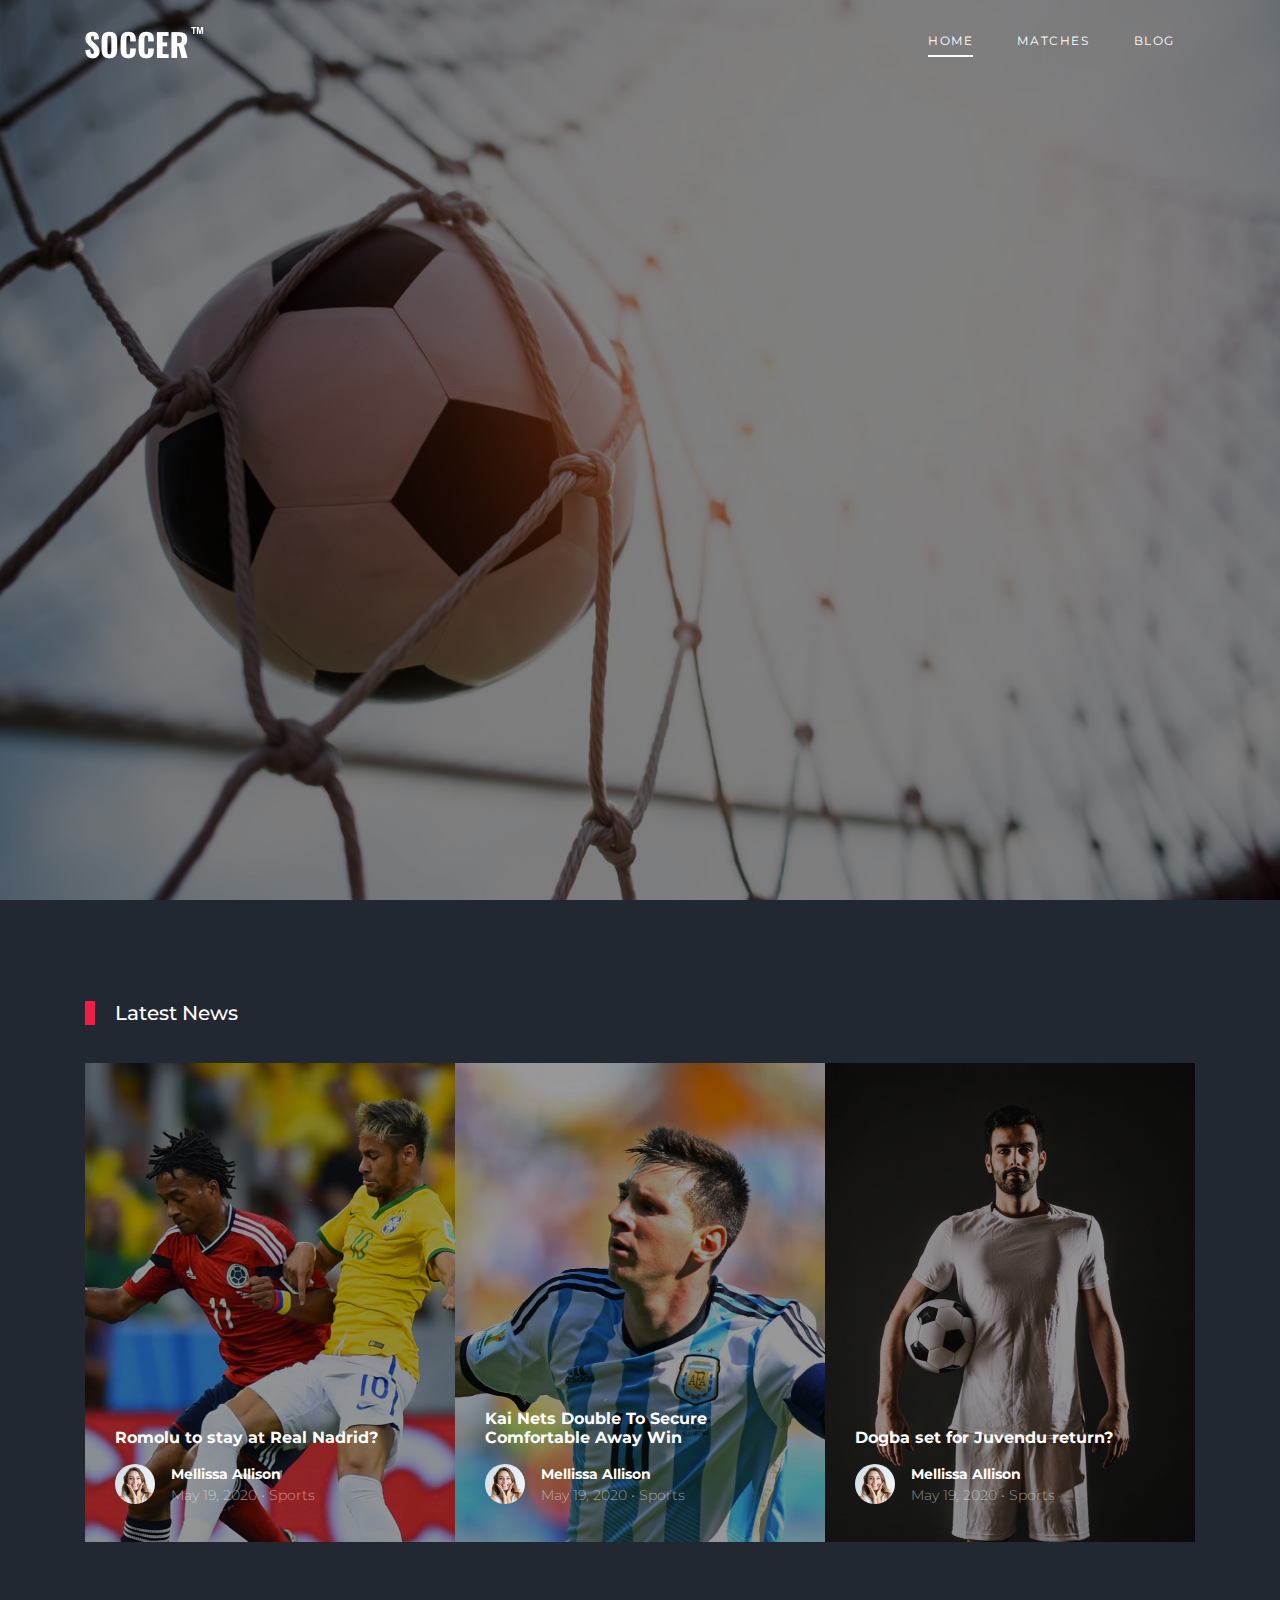
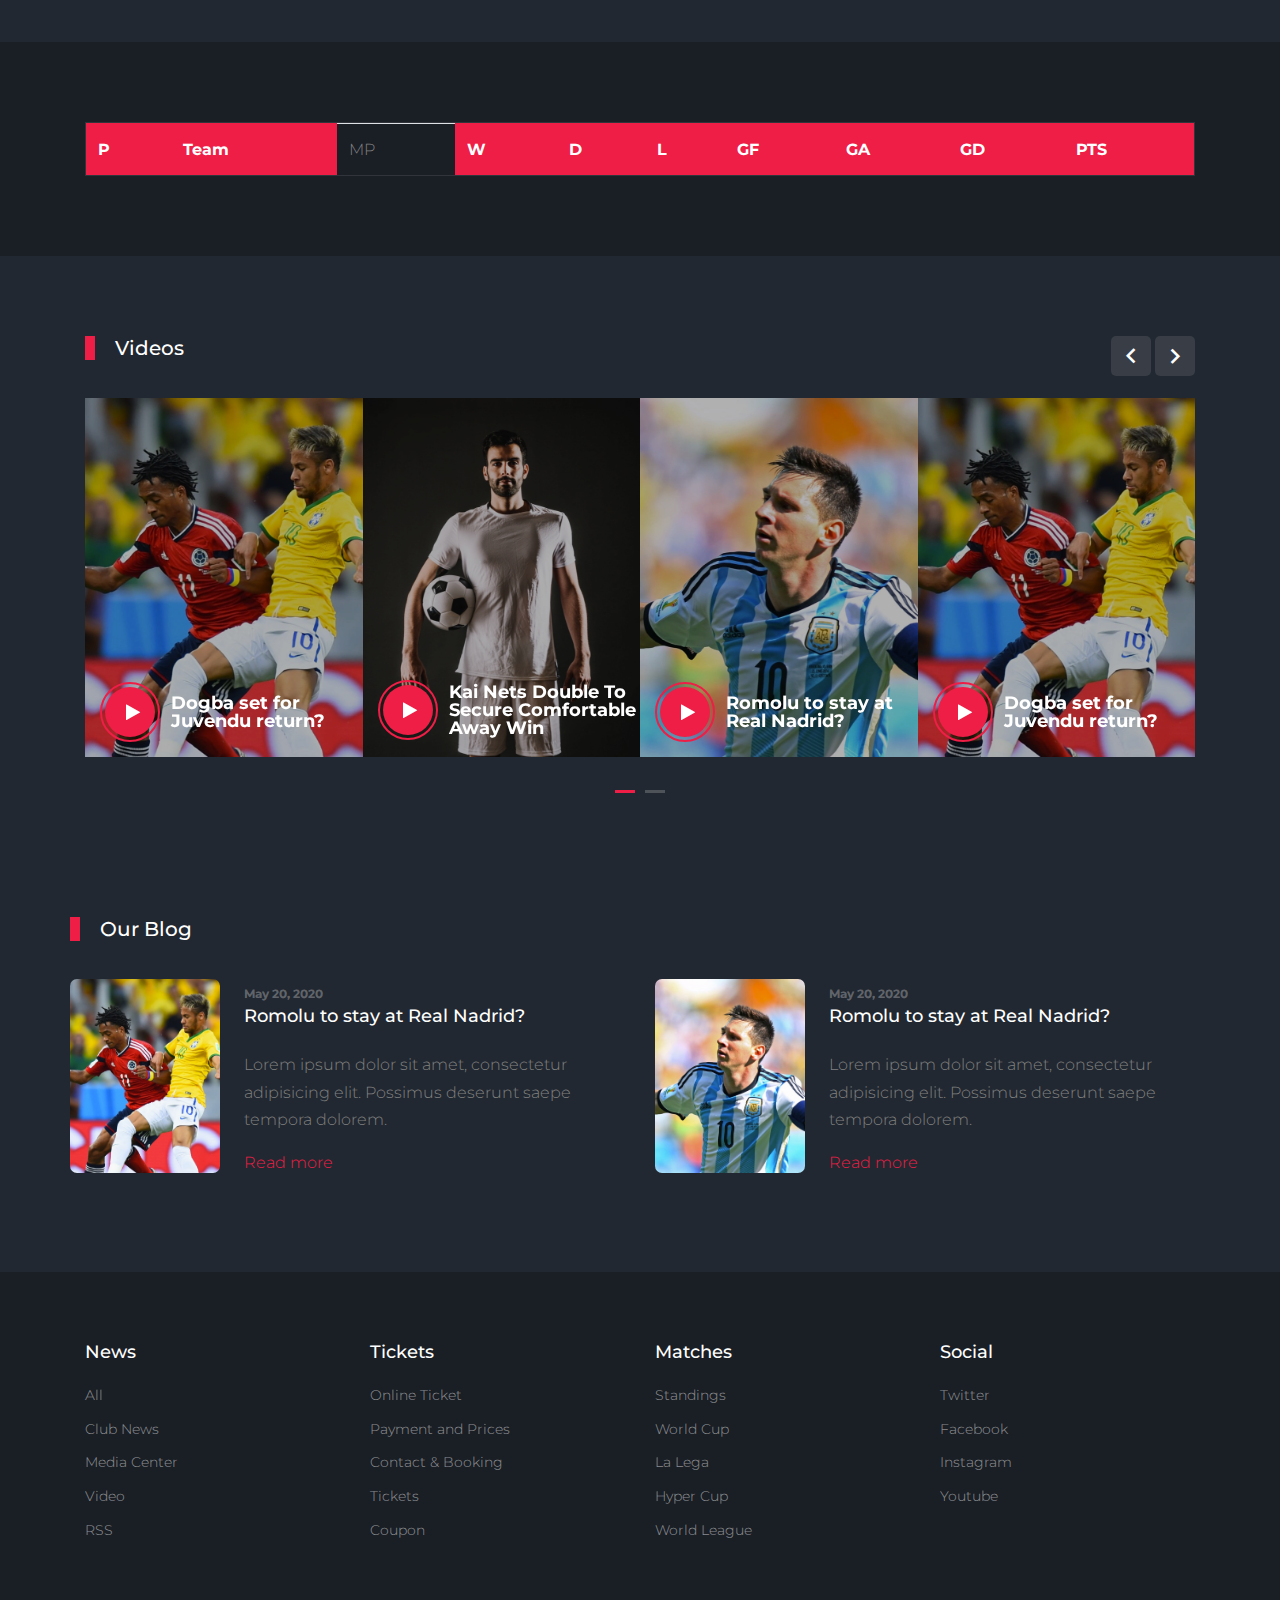
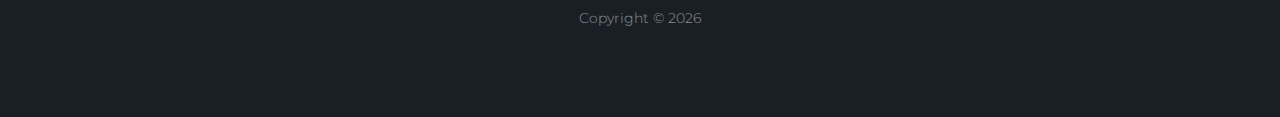
==== commit 22b8b186: "update app" ====
--- a/index.html
+++ b/index.html
@@ -441,10 +441,6 @@
                   <script>
                     document.write(new Date().getFullYear());
                   </script>
-                  All rights reserved | This template is made with
-                  <i class="icon-heart" aria-hidden="true"></i> by
-                  <a href="https://colorlib.com" target="_blank">Colorlib</a>
-                  <!-- Link back to Colorlib can't be removed. Template is licensed under CC BY 3.0. -->
                 </p>
               </div>
             </div>
